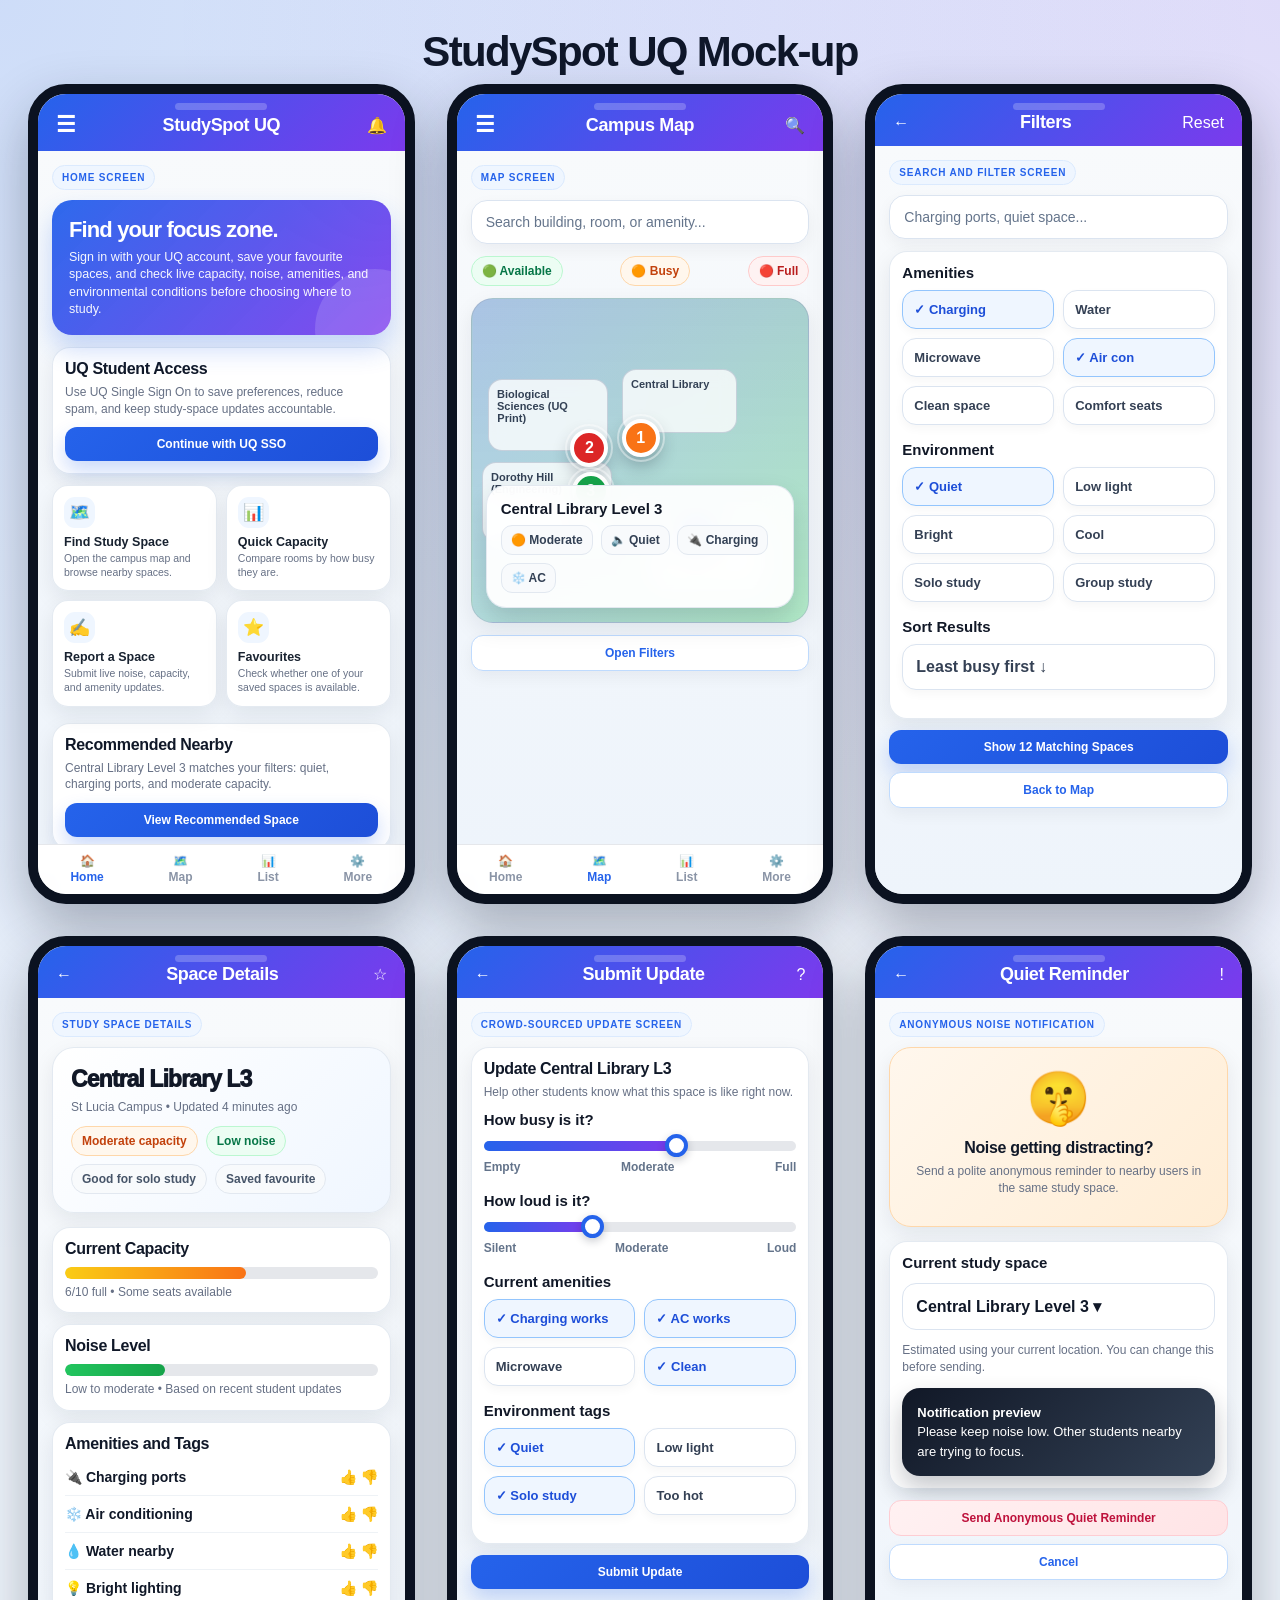
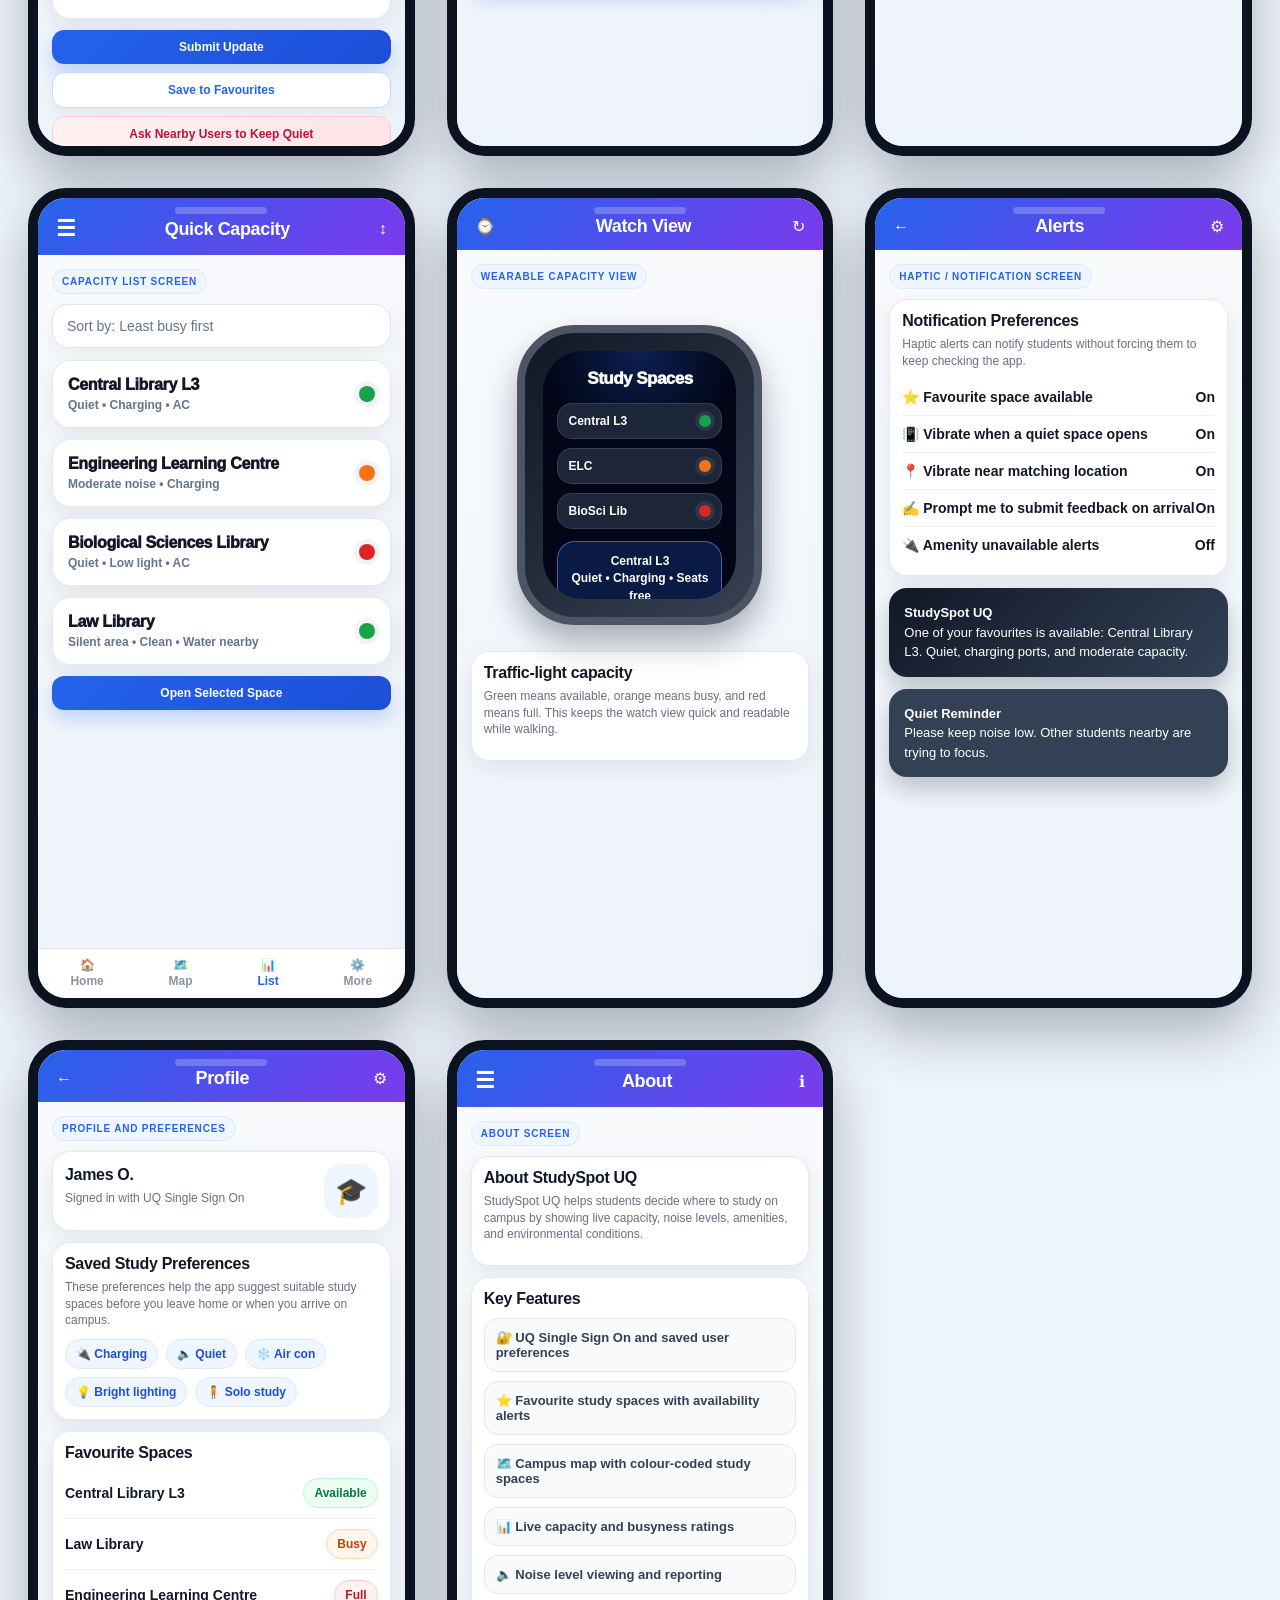
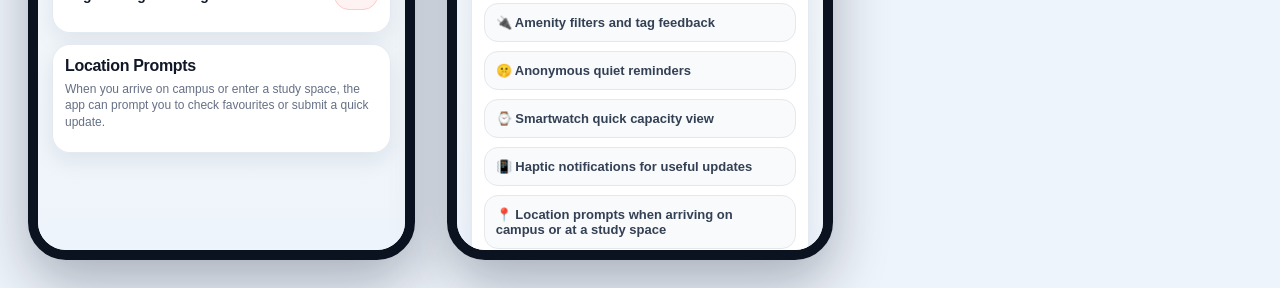
==== index.html @ 8cd077f5 "Create index.html" ====
<!DOCTYPE html>
<html lang="en">
<head>
  <meta charset="UTF-8" />
  <meta name="viewport" content="width=device-width, initial-scale=1.0" />
  <title>StudySpot UQ Mock-up</title>

  <style>
    /* ------------------------------------------------------------
       StudySpot UQ - Refined Static HTML/CSS Mock-up
       To use a real campus map image:
       1. Save your image in the same folder as this HTML file.
       2. Rename it to campus-map.png, or change the file name below.
    ------------------------------------------------------------ */

    :root {
      --primary: #2563eb;
      --primary-dark: #1d4ed8;
      --primary-soft: #eff6ff;
      --accent: #7c3aed;
      --success: #16a34a;
      --warning: #f97316;
      --danger: #dc2626;
      --ink: #101828;
      --muted: #667085;
      --line: #e5e7eb;
      --page: #eef4fb;
      --card: #ffffff;
      --soft: #f8fafc;
      --shadow: 0 14px 35px rgba(15, 23, 42, 0.12);
      --small-shadow: 0 8px 22px rgba(15, 23, 42, 0.08);
      --campus-map-image: url("campus-map.png");
    }

    * {
      box-sizing: border-box;
      margin: 0;
      padding: 0;
      font-family: Inter, Arial, Helvetica, sans-serif;
    }

    body {
      min-height: 100vh;
      background:
        radial-gradient(circle at top left, rgba(37, 99, 235, 0.16), transparent 34%),
        radial-gradient(circle at top right, rgba(124, 58, 237, 0.13), transparent 30%),
        var(--page);
      color: var(--ink);
      padding: 28px;
    }

    .page-title {
      text-align: center;
      margin-bottom: 8px;
      font-size: clamp(28px, 4vw, 42px);
      font-weight: 900;
      letter-spacing: -0.04em;
      color: #0f172a;
    }

    .page-subtitle {
      text-align: center;
      margin: 0 auto 32px;
      color: var(--muted);
      font-size: 15px;
      max-width: 720px;
      line-height: 1.5;
    }

    .prototype-grid {
      display: grid;
      grid-template-columns: repeat(auto-fit, minmax(330px, 1fr));
      gap: 32px;
      align-items: start;
    }

    /* ------------------------------------------------------------
       Phone Frame
    ------------------------------------------------------------ */

    .phone {
      width: 100%;
      max-width: 390px;
      height: 820px;
      background: #f8fafc;
      border: 10px solid #0b1220;
      border-radius: 38px;
      overflow: hidden;
      box-shadow: 0 24px 55px rgba(15, 23, 42, 0.30);
      margin: 0 auto;
      display: flex;
      flex-direction: column;
      position: relative;
    }

    .phone::before {
      content: "";
      position: absolute;
      top: 9px;
      left: 50%;
      transform: translateX(-50%);
      width: 92px;
      height: 7px;
      border-radius: 99px;
      background: rgba(255, 255, 255, 0.22);
      z-index: 5;
    }

    .phone-header {
      background: linear-gradient(135deg, var(--primary), var(--accent));
      color: #ffffff;
      padding: 18px 18px 13px;
      display: flex;
      justify-content: space-between;
      align-items: center;
      box-shadow: 0 8px 18px rgba(37, 99, 235, 0.22);
    }

    .phone-title {
      font-size: 18px;
      font-weight: 900;
      letter-spacing: -0.02em;
    }

    .menu-icon {
      font-size: 22px;
      font-weight: 800;
    }

    .phone-content {
      flex: 1;
      min-height: 0;
      padding: 14px;
      overflow: hidden;
      background: linear-gradient(180deg, #f8fafc, #eef4fb);
    }

    .bottom-nav {
      display: flex;
      justify-content: space-around;
      align-items: center;
      background: rgba(255, 255, 255, 0.96);
      border-top: 1px solid var(--line);
      padding: 8px 0 9px;
      backdrop-filter: blur(14px);
    }

    .nav-item {
      color: #8a94a6;
      font-size: 12px;
      text-align: center;
      font-weight: 700;
      line-height: 1.35;
    }

    .nav-item.active {
      color: var(--primary);
    }

    /* ------------------------------------------------------------
       Reusable Components
    ------------------------------------------------------------ */

    .card {
      background: rgba(255, 255, 255, 0.96);
      padding: 12px;
      border-radius: 18px;
      margin-bottom: 11px;
      box-shadow: var(--small-shadow);
      border: 1px solid rgba(226, 232, 240, 0.9);
    }

    .screen-label {
      display: inline-flex;
      align-items: center;
      gap: 6px;
      font-size: 10px;
      font-weight: 900;
      color: var(--primary);
      margin-bottom: 10px;
      text-transform: uppercase;
      letter-spacing: 0.08em;
      background: var(--primary-soft);
      border: 1px solid #dbeafe;
      border-radius: 99px;
      padding: 6px 9px;
    }

    .section-title {
      font-size: 16px;
      font-weight: 900;
      margin-bottom: 6px;
      color: var(--ink);
      letter-spacing: -0.02em;
    }

    .section-text {
      font-size: 12px;
      color: var(--muted);
      line-height: 1.38;
      margin-bottom: 10px;
    }

    .primary-button,
    .secondary-button,
    .danger-button {
      display: block;
      width: 100%;
      border: none;
      border-radius: 12px;
      padding: 10px 12px;
      text-align: center;
      font-size: 12px;
      font-weight: 900;
      margin-top: 8px;
      text-decoration: none;
      transition: transform 0.15s ease, box-shadow 0.15s ease;
    }

    .primary-button {
      background: linear-gradient(135deg, var(--primary), var(--primary-dark));
      color: #ffffff;
      box-shadow: 0 10px 20px rgba(37, 99, 235, 0.24);
    }

    .secondary-button {
      background: #ffffff;
      color: var(--primary);
      border: 1px solid #bfdbfe;
      box-shadow: 0 6px 16px rgba(15, 23, 42, 0.05);
    }

    .danger-button {
      background: linear-gradient(135deg, #fff1f2, #ffe4e6);
      color: #be123c;
      border: 1px solid #fecdd3;
    }

    .primary-button:hover,
    .secondary-button:hover,
    .danger-button:hover {
      transform: translateY(-1px);
    }

    .pill-row {
      display: flex;
      flex-wrap: wrap;
      gap: 8px;
      margin-top: 10px;
    }

    .pill {
      background: var(--primary-soft);
      color: #1d4ed8;
      padding: 7px 10px;
      border-radius: 999px;
      font-size: 12px;
      font-weight: 800;
      border: 1px solid #dbeafe;
    }

    .pill.green {
      background: #ecfdf3;
      color: #067647;
      border-color: #bbf7d0;
    }

    .pill.orange {
      background: #fff7ed;
      color: #c2410c;
      border-color: #fed7aa;
    }

    .pill.red {
      background: #fef2f2;
      color: #b91c1c;
      border-color: #fecaca;
    }

    .pill.grey {
      background: #f8fafc;
      color: #475569;
      border-color: #e2e8f0;
    }

    .search-bar {
      background: #ffffff;
      border: 1px solid #dbe4f0;
      border-radius: 16px;
      padding: 13px 14px;
      color: #64748b;
      font-size: 14px;
      margin-bottom: 12px;
      box-shadow: 0 6px 16px rgba(15, 23, 42, 0.05);
    }

    .row-between {
      display: flex;
      justify-content: space-between;
      align-items: center;
      gap: 10px;
    }

    .small-caption {
      color: var(--muted);
      font-size: 12px;
      margin-top: 4px;
      line-height: 1.4;
    }

    .divider {
      height: 1px;
      background: var(--line);
      margin: 14px 0;
    }

    /* ------------------------------------------------------------
       Home Screen
    ------------------------------------------------------------ */

    .hero-card {
      background:
        linear-gradient(135deg, rgba(37, 99, 235, 0.96), rgba(124, 58, 237, 0.92)),
        radial-gradient(circle at top right, rgba(255, 255, 255, 0.30), transparent 30%);
      color: white;
      padding: 17px;
      border-radius: 20px;
      margin-bottom: 12px;
      box-shadow: 0 14px 26px rgba(37, 99, 235, 0.24);
      position: relative;
      overflow: hidden;
    }

    .hero-card::after {
      content: "";
      position: absolute;
      width: 120px;
      height: 120px;
      border-radius: 50%;
      background: rgba(255, 255, 255, 0.14);
      right: -44px;
      bottom: -54px;
    }

    .hero-card h2 {
      font-size: 22px;
      margin-bottom: 6px;
      letter-spacing: -0.04em;
      position: relative;
      z-index: 1;
    }

    .hero-card p {
      font-size: 12.5px;
      line-height: 1.38;
      opacity: 0.95;
      position: relative;
      z-index: 1;
    }

    .quick-action-grid {
      display: grid;
      grid-template-columns: 1fr 1fr;
      gap: 9px;
    }

    .quick-action {
      background: rgba(255, 255, 255, 0.96);
      border-radius: 16px;
      padding: 11px;
      min-height: 82px;
      box-shadow: var(--small-shadow);
      border: 1px solid rgba(226, 232, 240, 0.9);
    }

    .quick-icon {
      width: 31px;
      height: 31px;
      border-radius: 11px;
      display: flex;
      align-items: center;
      justify-content: center;
      background: var(--primary-soft);
      font-size: 17px;
      margin-bottom: 7px;
    }

    .quick-title {
      font-weight: 900;
      font-size: 12.5px;
      margin-bottom: 3px;
      color: #182230;
    }

    .quick-text {
      font-size: 10.5px;
      color: var(--muted);
      line-height: 1.3;
    }

    /* ------------------------------------------------------------
       Map Screen
       Replace campus-map.png with your real campus image name.
    ------------------------------------------------------------ */

    .map-box {
      position: relative;
      height: 325px;
      background-image:
        linear-gradient(180deg, rgba(15, 23, 42, 0.12), rgba(15, 23, 42, 0.05)),
        var(--campus-map-image),
        linear-gradient(135deg, #bfdbfe, #bbf7d0);
      background-size: cover, cover, cover;
      background-position: center, center, center;
      border-radius: 22px;
      border: 1px solid rgba(148, 163, 184, 0.45);
      overflow: hidden;
      margin-bottom: 12px;
      box-shadow: var(--small-shadow);
    }

    .map-box::before {
      position: absolute;
      top: 14px;
      left: 14px;
      background: rgba(255, 255, 255, 0.88);
      color: #334155;
      border: 1px solid rgba(226, 232, 240, 0.9);
      padding: 7px 10px;
      border-radius: 99px;
      font-size: 11px;
      font-weight: 900;
      backdrop-filter: blur(8px);
      z-index: 1;
    }

    .building {
      position: absolute;
      background: rgba(255, 255, 255, 0.78);
      border: 1px solid rgba(148, 163, 184, 0.45);
      border-radius: 14px;
      color: #334155;
      font-size: 11px;
      padding: 8px;
      font-weight: 900;
      backdrop-filter: blur(8px);
    }

    .b1 { top: 70px; left: 150px; width: 115px; height: 64px; }
    .b2 { top: 80px; right: 200px; width: 120px; height: 72px; }
    .b3 { bottom: 80px; left: 10px; width: 130px; height: 80px; }
    .b4 { bottom: 32px; right: 42px; width: 118px; height: 60px; }

    .map-pin {
      position: absolute;
      width: 38px;
      height: 38px;
      border-radius: 50%;
      display: flex;
      align-items: center;
      justify-content: center;
      color: white;
      font-size: 16px;
      font-weight: 900;
      border: 4px solid white;
      box-shadow: 0 8px 18px rgba(15, 23, 42, 0.30);
      z-index: 2;
    }

    .map-pin::after {
      content: "";
      position: absolute;
      inset: -9px;
      border-radius: 999px;
      border: 2px solid rgba(255, 255, 255, 0.42);
    }

    .pin-green { background: var(--success); }
    .pin-orange { background: var(--warning); }
    .pin-red { background: var(--danger); }
    .pin-blue { background: var(--primary); }

    .pin-1 { top: 120px; left: 150px; }
    .pin-2 { top: 130px; right: 200px; }
    .pin-3 { bottom: 112px; left: 100px; }
    .pin-4 { bottom: 72px; right: 92px; }

    .map-preview-card {
      position: absolute;
      left: 14px;
      right: 14px;
      bottom: 14px;
      background: rgba(255, 255, 255, 0.94);
      border: 1px solid rgba(226, 232, 240, 0.95);
      border-radius: 20px;
      padding: 14px;
      box-shadow: 0 14px 28px rgba(15, 23, 42, 0.16);
      backdrop-filter: blur(14px);
      z-index: 3;
    }

    .map-preview-title {
      font-weight: 900;
      font-size: 15px;
      margin-bottom: 8px;
      color: #111827;
    }

    .mini-stat-row {
      display: flex;
      gap: 8px;
      flex-wrap: wrap;
    }

    .mini-stat {
      background: #f8fafc;
      color: #334155;
      padding: 7px 9px;
      border-radius: 11px;
      font-size: 12px;
      font-weight: 800;
      border: 1px solid #e2e8f0;
    }

    /* ------------------------------------------------------------
       Filter Screen
    ------------------------------------------------------------ */

    .filter-group {
      margin-bottom: 16px;
    }

    .filter-title {
      font-size: 15px;
      font-weight: 900;
      margin-bottom: 9px;
      color: #111827;
    }

    .checkbox-list {
      display: grid;
      grid-template-columns: 1fr 1fr;
      gap: 9px;
    }

    .checkbox-pill {
      padding: 11px;
      border: 1px solid #dbe4f0;
      border-radius: 14px;
      background: #ffffff;
      font-size: 13px;
      color: #344054;
      font-weight: 800;
      box-shadow: 0 4px 10px rgba(15, 23, 42, 0.035);
    }

    .checkbox-pill.selected {
      background: var(--primary-soft);
      color: var(--primary-dark);
      border-color: #93c5fd;
    }

    .sort-box {
      border: 1px solid #dbe4f0;
      padding: 13px;
      border-radius: 14px;
      background: #ffffff;
      font-weight: 900;
      color: #344054;
      box-shadow: 0 4px 10px rgba(15, 23, 42, 0.035);
    }

    /* ------------------------------------------------------------
       Details Screen
    ------------------------------------------------------------ */

    .details-header {
      background:
        linear-gradient(135deg, rgba(255, 255, 255, 0.96), rgba(239, 246, 255, 0.96));
      border-radius: 22px;
      padding: 18px;
      margin-bottom: 14px;
      border: 1px solid rgba(226, 232, 240, 0.9);
      box-shadow: var(--small-shadow);
    }

    .space-name {
      font-size: 23px;
      font-weight: 950;
      margin-bottom: 6px;
      color: #111827;
      letter-spacing: -0.04em;
    }

    .status-row {
      display: flex;
      gap: 8px;
      flex-wrap: wrap;
      margin-top: 10px;
    }

    .progress-track {
      width: 100%;
      height: 12px;
      background: #e5e7eb;
      border-radius: 999px;
      overflow: hidden;
      margin: 9px 0 5px;
    }

    .progress-fill {
      height: 100%;
      border-radius: 999px;
    }

    .progress-fill.capacity {
      width: 58%;
      background: linear-gradient(90deg, #facc15, var(--warning));
    }

    .progress-fill.noise {
      width: 32%;
      background: linear-gradient(90deg, #22c55e, var(--success));
    }

    .tag-row {
      display: flex;
      justify-content: space-between;
      align-items: center;
      padding: 10px 0;
      border-bottom: 1px solid #eef2f6;
      font-size: 14px;
      font-weight: 700;
    }

    .tag-row:last-child {
      border-bottom: none;
    }

    .tag-actions {
      display: flex;
      gap: 8px;
      color: #64748b;
    }

    /* ------------------------------------------------------------
       Submit Update Screen
    ------------------------------------------------------------ */

    .slider-box {
      margin-bottom: 18px;
    }

    .fake-slider {
      height: 10px;
      background: #e5e7eb;
      border-radius: 999px;
      position: relative;
      margin: 13px 0 9px;
    }

    .fake-slider-fill {
      height: 10px;
      border-radius: 999px;
      background: linear-gradient(90deg, var(--primary), var(--accent));
    }

    .slider-capacity { width: 62%; }
    .slider-noise { width: 35%; }

    .fake-knob {
      width: 23px;
      height: 23px;
      background: #ffffff;
      border: 4px solid var(--primary);
      border-radius: 50%;
      position: absolute;
      top: -7px;
      box-shadow: 0 3px 9px rgba(15, 23, 42, 0.22);
    }

    .knob-capacity { left: 58%; }
    .knob-noise { left: 31%; }

    .slider-label-row {
      display: flex;
      justify-content: space-between;
      color: #64748b;
      font-size: 12px;
      font-weight: 800;
    }

    /* ------------------------------------------------------------
       Quiet Notification Screen
    ------------------------------------------------------------ */

    .quiet-panel {
      background:
        linear-gradient(135deg, #fff7ed, #ffedd5);
      border: 1px solid #fed7aa;
      border-radius: 22px;
      padding: 20px;
      text-align: center;
      margin-bottom: 14px;
      box-shadow: var(--small-shadow);
    }

    .quiet-icon {
      font-size: 52px;
      margin-bottom: 10px;
    }

    .location-select {
      background: #ffffff;
      border: 1px solid #dbe4f0;
      border-radius: 14px;
      padding: 13px;
      font-weight: 900;
      margin: 12px 0;
      text-align: left;
    }

    .notification-preview {
      background: linear-gradient(135deg, #111827, #334155);
      color: white;
      border-radius: 18px;
      padding: 15px;
      margin-top: 12px;
      font-size: 13px;
      line-height: 1.5;
      text-align: left;
      box-shadow: 0 12px 24px rgba(15, 23, 42, 0.24);
    }

    /* ------------------------------------------------------------
       Quick Capacity List
    ------------------------------------------------------------ */

    .space-list-card {
      background: rgba(255, 255, 255, 0.96);
      border-radius: 18px;
      padding: 15px;
      margin-bottom: 11px;
      border: 1px solid rgba(226, 232, 240, 0.95);
      box-shadow: var(--small-shadow);
    }

    .capacity-dot {
      width: 16px;
      height: 16px;
      border-radius: 50%;
      flex-shrink: 0;
      box-shadow: 0 0 0 5px rgba(15, 23, 42, 0.05);
    }

    .dot-green { background: var(--success); }
    .dot-orange { background: var(--warning); }
    .dot-red { background: var(--danger); }

    .space-list-title {
      font-weight: 950;
      color: #111827;
      letter-spacing: -0.02em;
    }

    .space-list-meta {
      color: #64748b;
      font-size: 12px;
      margin-top: 4px;
      font-weight: 700;
    }

    /* ------------------------------------------------------------
       Smartwatch Mock-up
    ------------------------------------------------------------ */

    .watch-wrap {
      display: flex;
      justify-content: center;
      padding: 26px 0;
    }

    .watch {
      width: 245px;
      height: 300px;
      background: linear-gradient(135deg, #111827, #374151);
      border-radius: 58px;
      padding: 18px;
      box-shadow: 0 18px 32px rgba(15, 23, 42, 0.32);
      color: white;
      border: 8px solid #4b5563;
    }

    .watch-screen {
      height: 100%;
      border-radius: 40px;
      background:
        radial-gradient(circle at top, rgba(37, 99, 235, 0.28), transparent 36%),
        #020617;
      padding: 18px 14px;
      overflow: hidden;
    }

    .watch-title {
      text-align: center;
      font-weight: 950;
      font-size: 17px;
      margin-bottom: 14px;
      letter-spacing: -0.03em;
    }

    .watch-row {
      display: flex;
      align-items: center;
      justify-content: space-between;
      background: rgba(30, 41, 59, 0.94);
      border: 1px solid rgba(148, 163, 184, 0.22);
      border-radius: 15px;
      padding: 10px;
      margin-bottom: 9px;
      font-size: 12px;
      font-weight: 900;
    }

    .watch-status {
      width: 12px;
      height: 12px;
      border-radius: 50%;
      margin-left: 8px;
      box-shadow: 0 0 0 4px rgba(255, 255, 255, 0.08);
    }

    .watch-mini-detail {
      background: rgba(37, 99, 235, 0.22);
      border: 1px solid rgba(96, 165, 250, 0.55);
      border-radius: 18px;
      padding: 11px;
      margin-top: 12px;
      text-align: center;
      font-size: 12px;
      line-height: 1.45;
      font-weight: 700;
    }

    /* ------------------------------------------------------------
       About / Feature Summary
    ------------------------------------------------------------ */

    .feature-list {
      list-style: none;
      display: grid;
      gap: 9px;
      margin-top: 10px;
    }

    .feature-list li {
      background: #f8fafc;
      border: 1px solid #e5e7eb;
      border-radius: 14px;
      padding: 11px;
      font-size: 13px;
      color: #344054;
      font-weight: 800;
    }

    @media (max-width: 420px) {
      body {
        padding: 12px;
      }

      .phone {
        max-width: 100%;
      }
    }
  </style>
</head>

<body>
  <h1 class="page-title">StudySpot UQ Mock-up</h1>

  <main class="prototype-grid">
    <!-- ------------------------------------------------------------
         Screen 1: Home Screen
    ------------------------------------------------------------- -->
    <section class="phone">
      <header class="phone-header">
        <span class="menu-icon">☰</span>
        <span class="phone-title">StudySpot UQ</span>
        <span>🔔</span>
      </header>

      <div class="phone-content">
        <p class="screen-label">Home Screen</p>

        <div class="hero-card">
          <h2>Find your focus zone.</h2>
          <p>Sign in with your UQ account, save your favourite spaces, and check live capacity, noise, amenities, and environmental conditions before choosing where to study.</p>
        </div>

        <div class="card">
          <p class="section-title">UQ Student Access</p>
          <p class="section-text">Use UQ Single Sign On to save preferences, reduce spam, and keep study-space updates accountable.</p>
          <a class="primary-button" href="#">Continue with UQ SSO</a>
        </div>

        <div class="quick-action-grid">
          <div class="quick-action">
            <div class="quick-icon">🗺️</div>
            <p class="quick-title">Find Study Space</p>
            <p class="quick-text">Open the campus map and browse nearby spaces.</p>
          </div>

          <div class="quick-action">
            <div class="quick-icon">📊</div>
            <p class="quick-title">Quick Capacity</p>
            <p class="quick-text">Compare rooms by how busy they are.</p>
          </div>

          <div class="quick-action">
            <div class="quick-icon">✍️</div>
            <p class="quick-title">Report a Space</p>
            <p class="quick-text">Submit live noise, capacity, and amenity updates.</p>
          </div>

          <div class="quick-action">
            <div class="quick-icon">⭐</div>
            <p class="quick-title">Favourites</p>
            <p class="quick-text">Check whether one of your saved spaces is available.</p>
          </div>
        </div>

        <div class="card" style="margin-top: 16px;">
          <p class="section-title">Recommended Nearby</p>
          <p class="section-text">Central Library Level 3 matches your filters: quiet, charging ports, and moderate capacity.</p>
          <a class="primary-button" href="#">View Recommended Space</a>
        </div>
      </div>

      <nav class="bottom-nav">
        <span class="nav-item active">🏠<br />Home</span>
        <span class="nav-item">🗺️<br />Map</span>
        <span class="nav-item">📊<br />List</span>
        <span class="nav-item">⚙️<br />More</span>
      </nav>
    </section>

    <!-- ------------------------------------------------------------
         Screen 2: Main Map Screen
    ------------------------------------------------------------- -->
    <section class="phone">
      <header class="phone-header">
        <span class="menu-icon">☰</span>
        <span class="phone-title">Campus Map</span>
        <span>🔍</span>
      </header>

      <div class="phone-content">
        <p class="screen-label">Map Screen</p>

        <div class="search-bar">Search building, room, or amenity...</div>

        <div class="row-between" style="margin-bottom: 12px;">
          <span class="pill green">🟢 Available</span>
          <span class="pill orange">🟠 Busy</span>
          <span class="pill red">🔴 Full</span>
        </div>

        <div class="map-box">
          <div class="building b1">Central Library</div>
          <div class="building b2">Biological Sciences (UQ Print)</div>
          <div class="building b3">Dorothy Hill (Engineering)</div>
          <div class="building b4">Law Library</div>

          <div class="map-pin pin-orange pin-1">1</div>
          <div class="map-pin pin-red pin-2">2</div>
          <div class="map-pin pin-green pin-3">3</div>
          <div class="map-pin pin-blue pin-4">4</div>

          <div class="map-preview-card">
            <p class="map-preview-title">Central Library Level 3</p>
            <div class="mini-stat-row">
              <span class="mini-stat">🟠 Moderate</span>
              <span class="mini-stat">🔈 Quiet</span>
              <span class="mini-stat">🔌 Charging</span>
              <span class="mini-stat">❄️ AC</span>
            </div>
          </div>
        </div>

        <a class="secondary-button" href="#">Open Filters</a>
      </div>

      <nav class="bottom-nav">
        <span class="nav-item">🏠<br />Home</span>
        <span class="nav-item active">🗺️<br />Map</span>
        <span class="nav-item">📊<br />List</span>
        <span class="nav-item">⚙️<br />More</span>
      </nav>
    </section>

    <!-- ------------------------------------------------------------
         Screen 3: Search and Filter Panel
    ------------------------------------------------------------- -->
    <section class="phone">
      <header class="phone-header">
        <span>←</span>
        <span class="phone-title">Filters</span>
        <span>Reset</span>
      </header>

      <div class="phone-content">
        <p class="screen-label">Search and Filter Screen</p>

        <div class="search-bar">Charging ports, quiet space...</div>

        <div class="card">
          <div class="filter-group">
            <p class="filter-title">Amenities</p>
            <div class="checkbox-list">
              <span class="checkbox-pill selected">✓ Charging</span>
              <span class="checkbox-pill">Water</span>
              <span class="checkbox-pill">Microwave</span>
              <span class="checkbox-pill selected">✓ Air con</span>
              <span class="checkbox-pill">Clean space</span>
              <span class="checkbox-pill">Comfort seats</span>
            </div>
          </div>

          <div class="filter-group">
            <p class="filter-title">Environment</p>
            <div class="checkbox-list">
              <span class="checkbox-pill selected">✓ Quiet</span>
              <span class="checkbox-pill">Low light</span>
              <span class="checkbox-pill">Bright</span>
              <span class="checkbox-pill">Cool</span>
              <span class="checkbox-pill">Solo study</span>
              <span class="checkbox-pill">Group study</span>
            </div>
          </div>

          <div class="filter-group">
            <p class="filter-title">Sort Results</p>
            <div class="sort-box">Least busy first ↓</div>
          </div>
        </div>

        <a class="primary-button" href="#">Show 12 Matching Spaces</a>
        <a class="secondary-button" href="#">Back to Map</a>
      </div>
    </section>

    <!-- ------------------------------------------------------------
         Screen 4: Study Space Details
    ------------------------------------------------------------- -->
    <section class="phone">
      <header class="phone-header">
        <span>←</span>
        <span class="phone-title">Space Details</span>
        <span>☆</span>
      </header>

      <div class="phone-content">
        <p class="screen-label">Study Space Details</p>

        <div class="details-header">
          <p class="space-name">Central Library L3</p>
          <p class="section-text">St Lucia Campus • Updated 4 minutes ago</p>
          <div class="status-row">
            <span class="pill orange">Moderate capacity</span>
            <span class="pill green">Low noise</span>
            <span class="pill grey">Good for solo study</span>
            <span class="pill grey">Saved favourite</span>
          </div>
        </div>

        <div class="card">
          <p class="section-title">Current Capacity</p>
          <div class="progress-track">
            <div class="progress-fill capacity"></div>
          </div>
          <p class="small-caption">6/10 full • Some seats available</p>
        </div>

        <div class="card">
          <p class="section-title">Noise Level</p>
          <div class="progress-track">
            <div class="progress-fill noise"></div>
          </div>
          <p class="small-caption">Low to moderate • Based on recent student updates</p>
        </div>

        <div class="card">
          <p class="section-title">Amenities and Tags</p>
          <div class="tag-row">
            <span>🔌 Charging ports</span>
            <span class="tag-actions">👍 👎</span>
          </div>
          <div class="tag-row">
            <span>❄️ Air conditioning</span>
            <span class="tag-actions">👍 👎</span>
          </div>
          <div class="tag-row">
            <span>💧 Water nearby</span>
            <span class="tag-actions">👍 👎</span>
          </div>
          <div class="tag-row">
            <span>💡 Bright lighting</span>
            <span class="tag-actions">👍 👎</span>
          </div>
        </div>

        <a class="primary-button" href="#">Submit Update</a>
        <a class="secondary-button" href="#">Save to Favourites</a>
        <a class="danger-button" href="#">Ask Nearby Users to Keep Quiet</a>
      </div>
    </section>

    <!-- ------------------------------------------------------------
         Screen 5: Submit Live Update
    ------------------------------------------------------------- -->
    <section class="phone">
      <header class="phone-header">
        <span>←</span>
        <span class="phone-title">Submit Update</span>
        <span>?</span>
      </header>

      <div class="phone-content">
        <p class="screen-label">Crowd-sourced Update Screen</p>

        <div class="card">
          <p class="section-title">Update Central Library L3</p>
          <p class="section-text">Help other students know what this space is like right now.</p>

          <div class="slider-box">
            <p class="filter-title">How busy is it?</p>
            <div class="fake-slider">
              <div class="fake-slider-fill slider-capacity"></div>
              <div class="fake-knob knob-capacity"></div>
            </div>
            <div class="slider-label-row">
              <span>Empty</span>
              <span>Moderate</span>
              <span>Full</span>
            </div>
          </div>

          <div class="slider-box">
            <p class="filter-title">How loud is it?</p>
            <div class="fake-slider">
              <div class="fake-slider-fill slider-noise"></div>
              <div class="fake-knob knob-noise"></div>
            </div>
            <div class="slider-label-row">
              <span>Silent</span>
              <span>Moderate</span>
              <span>Loud</span>
            </div>
          </div>

          <div class="filter-group">
            <p class="filter-title">Current amenities</p>
            <div class="checkbox-list">
              <span class="checkbox-pill selected">✓ Charging works</span>
              <span class="checkbox-pill selected">✓ AC works</span>
              <span class="checkbox-pill">Microwave</span>
              <span class="checkbox-pill selected">✓ Clean</span>
            </div>
          </div>

          <div class="filter-group">
            <p class="filter-title">Environment tags</p>
            <div class="checkbox-list">
              <span class="checkbox-pill selected">✓ Quiet</span>
              <span class="checkbox-pill">Low light</span>
              <span class="checkbox-pill selected">✓ Solo study</span>
              <span class="checkbox-pill">Too hot</span>
            </div>
          </div>
        </div>

        <a class="primary-button" href="#">Submit Update</a>
      </div>
    </section>

    <!-- ------------------------------------------------------------
         Screen 6: Anonymous Quiet Notification
    ------------------------------------------------------------- -->
    <section class="phone">
      <header class="phone-header">
        <span>←</span>
        <span class="phone-title">Quiet Reminder</span>
        <span>!</span>
      </header>

      <div class="phone-content">
        <p class="screen-label">Anonymous Noise Notification</p>

        <div class="quiet-panel">
          <div class="quiet-icon">🤫</div>
          <p class="section-title">Noise getting distracting?</p>
          <p class="section-text">Send a polite anonymous reminder to nearby users in the same study space.</p>
        </div>

        <div class="card">
          <p class="filter-title">Current study space</p>
          <div class="location-select">Central Library Level 3 ▾</div>
          <p class="small-caption">Estimated using your current location. You can change this before sending.</p>

          <div class="notification-preview">
            <strong>Notification preview</strong><br />
            Please keep noise low. Other students nearby are trying to focus.
          </div>
        </div>

        <a class="danger-button" href="#">Send Anonymous Quiet Reminder</a>
        <a class="secondary-button" href="#">Cancel</a>
      </div>
    </section>

    <!-- ------------------------------------------------------------
         Screen 7: Quick Capacity List
    ------------------------------------------------------------- -->
    <section class="phone">
      <header class="phone-header">
        <span class="menu-icon">☰</span>
        <span class="phone-title">Quick Capacity</span>
        <span>↕</span>
      </header>

      <div class="phone-content">
        <p class="screen-label">Capacity List Screen</p>

        <div class="search-bar">Sort by: Least busy first</div>

        <div class="space-list-card">
          <div class="row-between">
            <div>
              <p class="space-list-title">Central Library L3</p>
              <p class="space-list-meta">Quiet • Charging • AC</p>
            </div>
            <span class="capacity-dot dot-green"></span>
          </div>
        </div>

        <div class="space-list-card">
          <div class="row-between">
            <div>
              <p class="space-list-title">Engineering Learning Centre</p>
              <p class="space-list-meta">Moderate noise • Charging</p>
            </div>
            <span class="capacity-dot dot-orange"></span>
          </div>
        </div>

        <div class="space-list-card">
          <div class="row-between">
            <div>
              <p class="space-list-title">Biological Sciences Library</p>
              <p class="space-list-meta">Quiet • Low light • AC</p>
            </div>
            <span class="capacity-dot dot-red"></span>
          </div>
        </div>

        <div class="space-list-card">
          <div class="row-between">
            <div>
              <p class="space-list-title">Law Library</p>
              <p class="space-list-meta">Silent area • Clean • Water nearby</p>
            </div>
            <span class="capacity-dot dot-green"></span>
          </div>
        </div>

        <a class="primary-button" href="#">Open Selected Space</a>
      </div>

      <nav class="bottom-nav">
        <span class="nav-item">🏠<br />Home</span>
        <span class="nav-item">🗺️<br />Map</span>
        <span class="nav-item active">📊<br />List</span>
        <span class="nav-item">⚙️<br />More</span>
      </nav>
    </section>

    <!-- ------------------------------------------------------------
         Screen 8: Smartwatch / Wearable View
    ------------------------------------------------------------- -->
    <section class="phone">
      <header class="phone-header">
        <span>⌚</span>
        <span class="phone-title">Watch View</span>
        <span>↻</span>
      </header>

      <div class="phone-content">
        <p class="screen-label">Wearable Capacity View</p>

        <div class="watch-wrap">
          <div class="watch">
            <div class="watch-screen">
              <p class="watch-title">Study Spaces</p>

              <div class="watch-row">
                <span>Central L3</span>
                <span class="watch-status dot-green"></span>
              </div>

              <div class="watch-row">
                <span>ELC</span>
                <span class="watch-status dot-orange"></span>
              </div>

              <div class="watch-row">
                <span>BioSci Lib</span>
                <span class="watch-status dot-red"></span>
              </div>

              <div class="watch-mini-detail">
                Central L3<br />
                Quiet • Charging • Seats free
              </div>
            </div>
          </div>
        </div>

        <div class="card">
          <p class="section-title">Traffic-light capacity</p>
          <p class="section-text">Green means available, orange means busy, and red means full. This keeps the watch view quick and readable while walking.</p>
        </div>
      </div>
    </section>

    <!-- ------------------------------------------------------------
         Screen 9: Notifications and Haptic Alerts
    ------------------------------------------------------------- -->
    <section class="phone">
      <header class="phone-header">
        <span>←</span>
        <span class="phone-title">Alerts</span>
        <span>⚙</span>
      </header>

      <div class="phone-content">
        <p class="screen-label">Haptic / Notification Screen</p>

        <div class="card">
          <p class="section-title">Notification Preferences</p>
          <p class="section-text">Haptic alerts can notify students without forcing them to keep checking the app.</p>

          <div class="tag-row">
            <span>⭐ Favourite space available</span>
            <span>On</span>
          </div>
          <div class="tag-row">
            <span>📳 Vibrate when a quiet space opens</span>
            <span>On</span>
          </div>
          <div class="tag-row">
            <span>📍 Vibrate near matching location</span>
            <span>On</span>
          </div>
          <div class="tag-row">
            <span>✍️ Prompt me to submit feedback on arrival</span>
            <span>On</span>
          </div>
          <div class="tag-row">
            <span>🔌 Amenity unavailable alerts</span>
            <span>Off</span>
          </div>
        </div>

        <div class="notification-preview">
          <strong>StudySpot UQ</strong><br />
          One of your favourites is available: Central Library L3. Quiet, charging ports, and moderate capacity.
        </div>

        <div class="notification-preview" style="background:#334155;">
          <strong>Quiet Reminder</strong><br />
          Please keep noise low. Other students nearby are trying to focus.
        </div>
      </div>
    </section>

    <!-- ------------------------------------------------------------
         Screen 10: Profile and Preferences
    ------------------------------------------------------------- -->
    <section class="phone">
      <header class="phone-header">
        <span>←</span>
        <span class="phone-title">Profile</span>
        <span>⚙</span>
      </header>

      <div class="phone-content">
        <p class="screen-label">Profile and Preferences</p>

        <div class="card">
          <div class="row-between">
            <div>
              <p class="section-title">James O.</p>
              <p class="section-text">Signed in with UQ Single Sign On</p>
            </div>
            <div style="width:54px;height:54px;border-radius:18px;background:#eff6ff;display:flex;align-items:center;justify-content:center;font-size:26px;">🎓</div>
          </div>
        </div>

        <div class="card">
          <p class="section-title">Saved Study Preferences</p>
          <p class="section-text">These preferences help the app suggest suitable study spaces before you leave home or when you arrive on campus.</p>
          <div class="pill-row">
            <span class="pill">🔌 Charging</span>
            <span class="pill">🔈 Quiet</span>
            <span class="pill">❄️ Air con</span>
            <span class="pill">💡 Bright lighting</span>
            <span class="pill">🧍 Solo study</span>
          </div>
        </div>

        <div class="card">
          <p class="section-title">Favourite Spaces</p>
          <div class="tag-row">
            <span>Central Library L3</span>
            <span class="pill green">Available</span>
          </div>
          <div class="tag-row">
            <span>Law Library</span>
            <span class="pill orange">Busy</span>
          </div>
          <div class="tag-row">
            <span>Engineering Learning Centre</span>
            <span class="pill red">Full</span>
          </div>
        </div>

        <div class="card">
          <p class="section-title">Location Prompts</p>
          <p class="section-text">When you arrive on campus or enter a study space, the app can prompt you to check favourites or submit a quick update.</p>
        </div>
      </div>
    </section>

    <!-- ------------------------------------------------------------
         Screen 11: About / Feature Summary
    ------------------------------------------------------------- -->
    <section class="phone">
      <header class="phone-header">
        <span class="menu-icon">☰</span>
        <span class="phone-title">About</span>
        <span>ℹ</span>
      </header>

      <div class="phone-content">
        <p class="screen-label">About Screen</p>

        <div class="card">
          <p class="section-title">About StudySpot UQ</p>
          <p class="section-text">StudySpot UQ helps students decide where to study on campus by showing live capacity, noise levels, amenities, and environmental conditions.</p>
        </div>

        <div class="card">
          <p class="section-title">Key Features</p>
          <ul class="feature-list">
            <li>🔐 UQ Single Sign On and saved user preferences</li>
            <li>⭐ Favourite study spaces with availability alerts</li>
            <li>🗺️ Campus map with colour-coded study spaces</li>
            <li>📊 Live capacity and busyness ratings</li>
            <li>🔈 Noise level viewing and reporting</li>
            <li>🔌 Amenity filters and tag feedback</li>
            <li>🤫 Anonymous quiet reminders</li>
            <li>⌚ Smartwatch quick capacity view</li>
            <li>📳 Haptic notifications for useful updates</li>
            <li>📍 Location prompts when arriving on campus or at a study space</li>
          </ul>
        </div>

        <div class="card">
          <p class="section-title">Interaction Style</p>
          <p class="section-text">The mock-up uses a touch-first mobile layout with haptic-style notification examples, matching a multimodal interaction approach.</p>
        </div>
      </div>
    </section>
  </main>
</body>
</html>
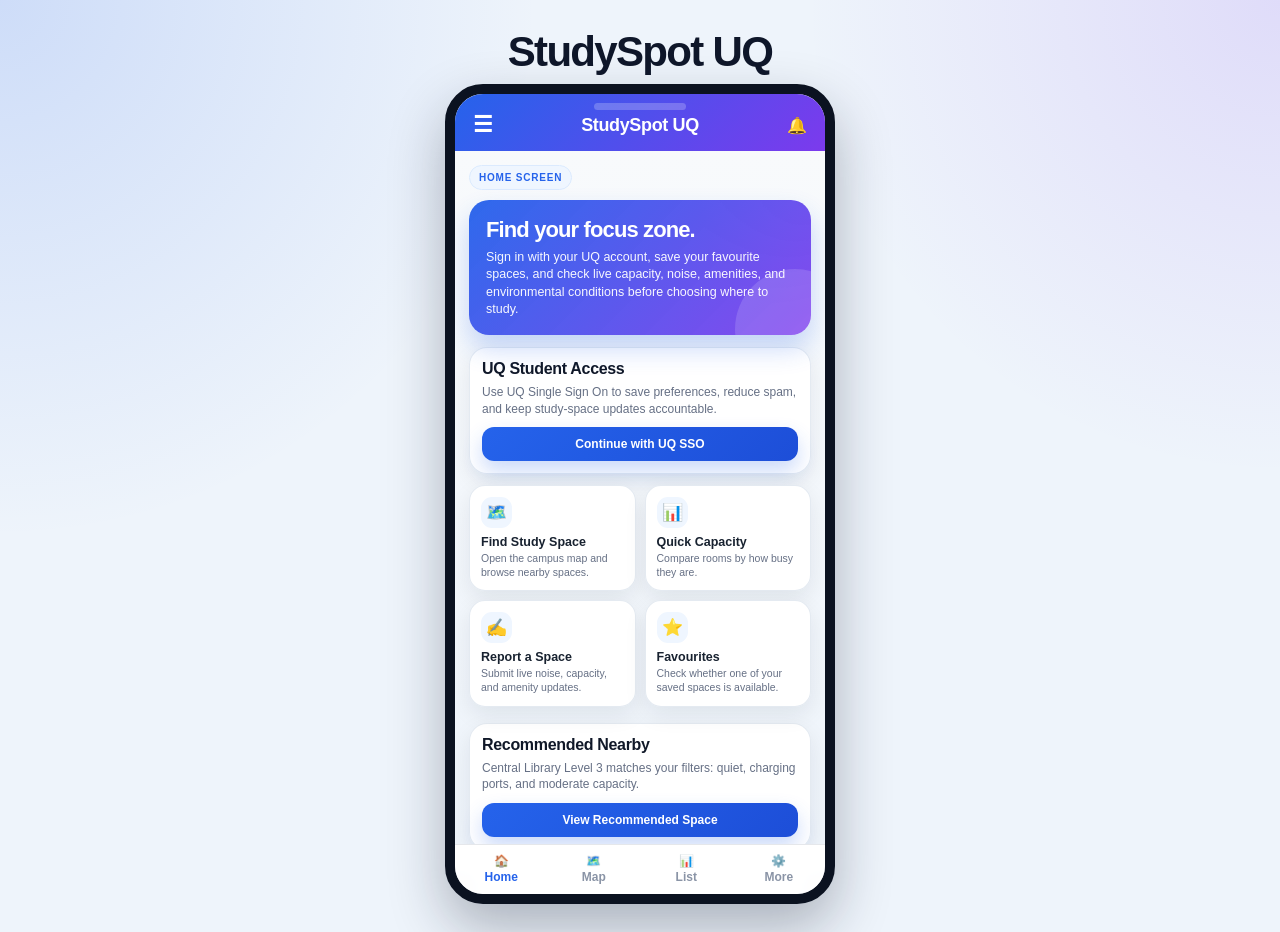
==== commit 6439a1bd: "Add files via upload" ====
--- a/index.html
+++ b/index.html
@@ -1,1486 +1,77 @@
-<!DOCTYPE html>
-<html lang="en">
-<head>
-  <meta charset="UTF-8" />
-  <meta name="viewport" content="width=device-width, initial-scale=1.0" />
-  <title>StudySpot UQ Mock-up</title>
-
-  <style>
-    /* ------------------------------------------------------------
-       StudySpot UQ - Refined Static HTML/CSS Mock-up
-       To use a real campus map image:
-       1. Save your image in the same folder as this HTML file.
-       2. Rename it to campus-map.png, or change the file name below.
-    ------------------------------------------------------------ */
-
-    :root {
-      --primary: #2563eb;
-      --primary-dark: #1d4ed8;
-      --primary-soft: #eff6ff;
-      --accent: #7c3aed;
-      --success: #16a34a;
-      --warning: #f97316;
-      --danger: #dc2626;
-      --ink: #101828;
-      --muted: #667085;
-      --line: #e5e7eb;
-      --page: #eef4fb;
-      --card: #ffffff;
-      --soft: #f8fafc;
-      --shadow: 0 14px 35px rgba(15, 23, 42, 0.12);
-      --small-shadow: 0 8px 22px rgba(15, 23, 42, 0.08);
-      --campus-map-image: url("campus-map.png");
-    }
-
-    * {
-      box-sizing: border-box;
-      margin: 0;
-      padding: 0;
-      font-family: Inter, Arial, Helvetica, sans-serif;
-    }
-
-    body {
-      min-height: 100vh;
-      background:
-        radial-gradient(circle at top left, rgba(37, 99, 235, 0.16), transparent 34%),
-        radial-gradient(circle at top right, rgba(124, 58, 237, 0.13), transparent 30%),
-        var(--page);
-      color: var(--ink);
-      padding: 28px;
-    }
-
-    .page-title {
-      text-align: center;
-      margin-bottom: 8px;
-      font-size: clamp(28px, 4vw, 42px);
-      font-weight: 900;
-      letter-spacing: -0.04em;
-      color: #0f172a;
-    }
-
-    .page-subtitle {
-      text-align: center;
-      margin: 0 auto 32px;
-      color: var(--muted);
-      font-size: 15px;
-      max-width: 720px;
-      line-height: 1.5;
-    }
-
-    .prototype-grid {
-      display: grid;
-      grid-template-columns: repeat(auto-fit, minmax(330px, 1fr));
-      gap: 32px;
-      align-items: start;
-    }
-
-    /* ------------------------------------------------------------
-       Phone Frame
-    ------------------------------------------------------------ */
-
-    .phone {
-      width: 100%;
-      max-width: 390px;
-      height: 820px;
-      background: #f8fafc;
-      border: 10px solid #0b1220;
-      border-radius: 38px;
-      overflow: hidden;
-      box-shadow: 0 24px 55px rgba(15, 23, 42, 0.30);
-      margin: 0 auto;
-      display: flex;
-      flex-direction: column;
-      position: relative;
-    }
-
-    .phone::before {
-      content: "";
-      position: absolute;
-      top: 9px;
-      left: 50%;
-      transform: translateX(-50%);
-      width: 92px;
-      height: 7px;
-      border-radius: 99px;
-      background: rgba(255, 255, 255, 0.22);
-      z-index: 5;
-    }
-
-    .phone-header {
-      background: linear-gradient(135deg, var(--primary), var(--accent));
-      color: #ffffff;
-      padding: 18px 18px 13px;
-      display: flex;
-      justify-content: space-between;
-      align-items: center;
-      box-shadow: 0 8px 18px rgba(37, 99, 235, 0.22);
-    }
-
-    .phone-title {
-      font-size: 18px;
-      font-weight: 900;
-      letter-spacing: -0.02em;
-    }
-
-    .menu-icon {
-      font-size: 22px;
-      font-weight: 800;
-    }
-
-    .phone-content {
-      flex: 1;
-      min-height: 0;
-      padding: 14px;
-      overflow: hidden;
-      background: linear-gradient(180deg, #f8fafc, #eef4fb);
-    }
-
-    .bottom-nav {
-      display: flex;
-      justify-content: space-around;
-      align-items: center;
-      background: rgba(255, 255, 255, 0.96);
-      border-top: 1px solid var(--line);
-      padding: 8px 0 9px;
-      backdrop-filter: blur(14px);
-    }
-
-    .nav-item {
-      color: #8a94a6;
-      font-size: 12px;
-      text-align: center;
-      font-weight: 700;
-      line-height: 1.35;
-    }
-
-    .nav-item.active {
-      color: var(--primary);
-    }
-
-    /* ------------------------------------------------------------
-       Reusable Components
-    ------------------------------------------------------------ */
-
-    .card {
-      background: rgba(255, 255, 255, 0.96);
-      padding: 12px;
-      border-radius: 18px;
-      margin-bottom: 11px;
-      box-shadow: var(--small-shadow);
-      border: 1px solid rgba(226, 232, 240, 0.9);
-    }
-
-    .screen-label {
-      display: inline-flex;
-      align-items: center;
-      gap: 6px;
-      font-size: 10px;
-      font-weight: 900;
-      color: var(--primary);
-      margin-bottom: 10px;
-      text-transform: uppercase;
-      letter-spacing: 0.08em;
-      background: var(--primary-soft);
-      border: 1px solid #dbeafe;
-      border-radius: 99px;
-      padding: 6px 9px;
-    }
-
-    .section-title {
-      font-size: 16px;
-      font-weight: 900;
-      margin-bottom: 6px;
-      color: var(--ink);
-      letter-spacing: -0.02em;
-    }
-
-    .section-text {
-      font-size: 12px;
-      color: var(--muted);
-      line-height: 1.38;
-      margin-bottom: 10px;
-    }
-
-    .primary-button,
-    .secondary-button,
-    .danger-button {
-      display: block;
-      width: 100%;
-      border: none;
-      border-radius: 12px;
-      padding: 10px 12px;
-      text-align: center;
-      font-size: 12px;
-      font-weight: 900;
-      margin-top: 8px;
-      text-decoration: none;
-      transition: transform 0.15s ease, box-shadow 0.15s ease;
-    }
-
-    .primary-button {
-      background: linear-gradient(135deg, var(--primary), var(--primary-dark));
-      color: #ffffff;
-      box-shadow: 0 10px 20px rgba(37, 99, 235, 0.24);
-    }
-
-    .secondary-button {
-      background: #ffffff;
-      color: var(--primary);
-      border: 1px solid #bfdbfe;
-      box-shadow: 0 6px 16px rgba(15, 23, 42, 0.05);
-    }
-
-    .danger-button {
-      background: linear-gradient(135deg, #fff1f2, #ffe4e6);
-      color: #be123c;
-      border: 1px solid #fecdd3;
-    }
-
-    .primary-button:hover,
-    .secondary-button:hover,
-    .danger-button:hover {
-      transform: translateY(-1px);
-    }
-
-    .pill-row {
-      display: flex;
-      flex-wrap: wrap;
-      gap: 8px;
-      margin-top: 10px;
-    }
-
-    .pill {
-      background: var(--primary-soft);
-      color: #1d4ed8;
-      padding: 7px 10px;
-      border-radius: 999px;
-      font-size: 12px;
-      font-weight: 800;
-      border: 1px solid #dbeafe;
-    }
-
-    .pill.green {
-      background: #ecfdf3;
-      color: #067647;
-      border-color: #bbf7d0;
-    }
-
-    .pill.orange {
-      background: #fff7ed;
-      color: #c2410c;
-      border-color: #fed7aa;
-    }
-
-    .pill.red {
-      background: #fef2f2;
-      color: #b91c1c;
-      border-color: #fecaca;
-    }
-
-    .pill.grey {
-      background: #f8fafc;
-      color: #475569;
-      border-color: #e2e8f0;
-    }
-
-    .search-bar {
-      background: #ffffff;
-      border: 1px solid #dbe4f0;
-      border-radius: 16px;
-      padding: 13px 14px;
-      color: #64748b;
-      font-size: 14px;
-      margin-bottom: 12px;
-      box-shadow: 0 6px 16px rgba(15, 23, 42, 0.05);
-    }
-
-    .row-between {
-      display: flex;
-      justify-content: space-between;
-      align-items: center;
-      gap: 10px;
-    }
-
-    .small-caption {
-      color: var(--muted);
-      font-size: 12px;
-      margin-top: 4px;
-      line-height: 1.4;
-    }
-
-    .divider {
-      height: 1px;
-      background: var(--line);
-      margin: 14px 0;
-    }
-
-    /* ------------------------------------------------------------
-       Home Screen
-    ------------------------------------------------------------ */
-
-    .hero-card {
-      background:
-        linear-gradient(135deg, rgba(37, 99, 235, 0.96), rgba(124, 58, 237, 0.92)),
-        radial-gradient(circle at top right, rgba(255, 255, 255, 0.30), transparent 30%);
-      color: white;
-      padding: 17px;
-      border-radius: 20px;
-      margin-bottom: 12px;
-      box-shadow: 0 14px 26px rgba(37, 99, 235, 0.24);
-      position: relative;
-      overflow: hidden;
-    }
-
-    .hero-card::after {
-      content: "";
-      position: absolute;
-      width: 120px;
-      height: 120px;
-      border-radius: 50%;
-      background: rgba(255, 255, 255, 0.14);
-      right: -44px;
-      bottom: -54px;
-    }
-
-    .hero-card h2 {
-      font-size: 22px;
-      margin-bottom: 6px;
-      letter-spacing: -0.04em;
-      position: relative;
-      z-index: 1;
-    }
-
-    .hero-card p {
-      font-size: 12.5px;
-      line-height: 1.38;
-      opacity: 0.95;
-      position: relative;
-      z-index: 1;
-    }
-
-    .quick-action-grid {
-      display: grid;
-      grid-template-columns: 1fr 1fr;
-      gap: 9px;
-    }
-
-    .quick-action {
-      background: rgba(255, 255, 255, 0.96);
-      border-radius: 16px;
-      padding: 11px;
-      min-height: 82px;
-      box-shadow: var(--small-shadow);
-      border: 1px solid rgba(226, 232, 240, 0.9);
-    }
-
-    .quick-icon {
-      width: 31px;
-      height: 31px;
-      border-radius: 11px;
-      display: flex;
-      align-items: center;
-      justify-content: center;
-      background: var(--primary-soft);
-      font-size: 17px;
-      margin-bottom: 7px;
-    }
-
-    .quick-title {
-      font-weight: 900;
-      font-size: 12.5px;
-      margin-bottom: 3px;
-      color: #182230;
-    }
-
-    .quick-text {
-      font-size: 10.5px;
-      color: var(--muted);
-      line-height: 1.3;
-    }
-
-    /* ------------------------------------------------------------
-       Map Screen
-       Replace campus-map.png with your real campus image name.
-    ------------------------------------------------------------ */
-
-    .map-box {
-      position: relative;
-      height: 325px;
-      background-image:
-        linear-gradient(180deg, rgba(15, 23, 42, 0.12), rgba(15, 23, 42, 0.05)),
-        var(--campus-map-image),
-        linear-gradient(135deg, #bfdbfe, #bbf7d0);
-      background-size: cover, cover, cover;
-      background-position: center, center, center;
-      border-radius: 22px;
-      border: 1px solid rgba(148, 163, 184, 0.45);
-      overflow: hidden;
-      margin-bottom: 12px;
-      box-shadow: var(--small-shadow);
-    }
-
-    .map-box::before {
-      position: absolute;
-      top: 14px;
-      left: 14px;
-      background: rgba(255, 255, 255, 0.88);
-      color: #334155;
-      border: 1px solid rgba(226, 232, 240, 0.9);
-      padding: 7px 10px;
-      border-radius: 99px;
-      font-size: 11px;
-      font-weight: 900;
-      backdrop-filter: blur(8px);
-      z-index: 1;
-    }
-
-    .building {
-      position: absolute;
-      background: rgba(255, 255, 255, 0.78);
-      border: 1px solid rgba(148, 163, 184, 0.45);
-      border-radius: 14px;
-      color: #334155;
-      font-size: 11px;
-      padding: 8px;
-      font-weight: 900;
-      backdrop-filter: blur(8px);
-    }
-
-    .b1 { top: 70px; left: 150px; width: 115px; height: 64px; }
-    .b2 { top: 80px; right: 200px; width: 120px; height: 72px; }
-    .b3 { bottom: 80px; left: 10px; width: 130px; height: 80px; }
-    .b4 { bottom: 32px; right: 42px; width: 118px; height: 60px; }
-
-    .map-pin {
-      position: absolute;
-      width: 38px;
-      height: 38px;
-      border-radius: 50%;
-      display: flex;
-      align-items: center;
-      justify-content: center;
-      color: white;
-      font-size: 16px;
-      font-weight: 900;
-      border: 4px solid white;
-      box-shadow: 0 8px 18px rgba(15, 23, 42, 0.30);
-      z-index: 2;
-    }
-
-    .map-pin::after {
-      content: "";
-      position: absolute;
-      inset: -9px;
-      border-radius: 999px;
-      border: 2px solid rgba(255, 255, 255, 0.42);
-    }
-
-    .pin-green { background: var(--success); }
-    .pin-orange { background: var(--warning); }
-    .pin-red { background: var(--danger); }
-    .pin-blue { background: var(--primary); }
-
-    .pin-1 { top: 120px; left: 150px; }
-    .pin-2 { top: 130px; right: 200px; }
-    .pin-3 { bottom: 112px; left: 100px; }
-    .pin-4 { bottom: 72px; right: 92px; }
-
-    .map-preview-card {
-      position: absolute;
-      left: 14px;
-      right: 14px;
-      bottom: 14px;
-      background: rgba(255, 255, 255, 0.94);
-      border: 1px solid rgba(226, 232, 240, 0.95);
-      border-radius: 20px;
-      padding: 14px;
-      box-shadow: 0 14px 28px rgba(15, 23, 42, 0.16);
-      backdrop-filter: blur(14px);
-      z-index: 3;
-    }
-
-    .map-preview-title {
-      font-weight: 900;
-      font-size: 15px;
-      margin-bottom: 8px;
-      color: #111827;
-    }
-
-    .mini-stat-row {
-      display: flex;
-      gap: 8px;
-      flex-wrap: wrap;
-    }
-
-    .mini-stat {
-      background: #f8fafc;
-      color: #334155;
-      padding: 7px 9px;
-      border-radius: 11px;
-      font-size: 12px;
-      font-weight: 800;
-      border: 1px solid #e2e8f0;
-    }
-
-    /* ------------------------------------------------------------
-       Filter Screen
-    ------------------------------------------------------------ */
-
-    .filter-group {
-      margin-bottom: 16px;
-    }
-
-    .filter-title {
-      font-size: 15px;
-      font-weight: 900;
-      margin-bottom: 9px;
-      color: #111827;
-    }
-
-    .checkbox-list {
-      display: grid;
-      grid-template-columns: 1fr 1fr;
-      gap: 9px;
-    }
-
-    .checkbox-pill {
-      padding: 11px;
-      border: 1px solid #dbe4f0;
-      border-radius: 14px;
-      background: #ffffff;
-      font-size: 13px;
-      color: #344054;
-      font-weight: 800;
-      box-shadow: 0 4px 10px rgba(15, 23, 42, 0.035);
-    }
-
-    .checkbox-pill.selected {
-      background: var(--primary-soft);
-      color: var(--primary-dark);
-      border-color: #93c5fd;
-    }
-
-    .sort-box {
-      border: 1px solid #dbe4f0;
-      padding: 13px;
-      border-radius: 14px;
-      background: #ffffff;
-      font-weight: 900;
-      color: #344054;
-      box-shadow: 0 4px 10px rgba(15, 23, 42, 0.035);
-    }
-
-    /* ------------------------------------------------------------
-       Details Screen
-    ------------------------------------------------------------ */
-
-    .details-header {
-      background:
-        linear-gradient(135deg, rgba(255, 255, 255, 0.96), rgba(239, 246, 255, 0.96));
-      border-radius: 22px;
-      padding: 18px;
-      margin-bottom: 14px;
-      border: 1px solid rgba(226, 232, 240, 0.9);
-      box-shadow: var(--small-shadow);
-    }
-
-    .space-name {
-      font-size: 23px;
-      font-weight: 950;
-      margin-bottom: 6px;
-      color: #111827;
-      letter-spacing: -0.04em;
-    }
-
-    .status-row {
-      display: flex;
-      gap: 8px;
-      flex-wrap: wrap;
-      margin-top: 10px;
-    }
-
-    .progress-track {
-      width: 100%;
-      height: 12px;
-      background: #e5e7eb;
-      border-radius: 999px;
-      overflow: hidden;
-      margin: 9px 0 5px;
-    }
-
-    .progress-fill {
-      height: 100%;
-      border-radius: 999px;
-    }
-
-    .progress-fill.capacity {
-      width: 58%;
-      background: linear-gradient(90deg, #facc15, var(--warning));
-    }
-
-    .progress-fill.noise {
-      width: 32%;
-      background: linear-gradient(90deg, #22c55e, var(--success));
-    }
-
-    .tag-row {
-      display: flex;
-      justify-content: space-between;
-      align-items: center;
-      padding: 10px 0;
-      border-bottom: 1px solid #eef2f6;
-      font-size: 14px;
-      font-weight: 700;
-    }
-
-    .tag-row:last-child {
-      border-bottom: none;
-    }
-
-    .tag-actions {
-      display: flex;
-      gap: 8px;
-      color: #64748b;
-    }
-
-    /* ------------------------------------------------------------
-       Submit Update Screen
-    ------------------------------------------------------------ */
-
-    .slider-box {
-      margin-bottom: 18px;
-    }
-
-    .fake-slider {
-      height: 10px;
-      background: #e5e7eb;
-      border-radius: 999px;
-      position: relative;
-      margin: 13px 0 9px;
-    }
-
-    .fake-slider-fill {
-      height: 10px;
-      border-radius: 999px;
-      background: linear-gradient(90deg, var(--primary), var(--accent));
-    }
-
-    .slider-capacity { width: 62%; }
-    .slider-noise { width: 35%; }
-
-    .fake-knob {
-      width: 23px;
-      height: 23px;
-      background: #ffffff;
-      border: 4px solid var(--primary);
-      border-radius: 50%;
-      position: absolute;
-      top: -7px;
-      box-shadow: 0 3px 9px rgba(15, 23, 42, 0.22);
-    }
-
-    .knob-capacity { left: 58%; }
-    .knob-noise { left: 31%; }
-
-    .slider-label-row {
-      display: flex;
-      justify-content: space-between;
-      color: #64748b;
-      font-size: 12px;
-      font-weight: 800;
-    }
-
-    /* ------------------------------------------------------------
-       Quiet Notification Screen
-    ------------------------------------------------------------ */
-
-    .quiet-panel {
-      background:
-        linear-gradient(135deg, #fff7ed, #ffedd5);
-      border: 1px solid #fed7aa;
-      border-radius: 22px;
-      padding: 20px;
-      text-align: center;
-      margin-bottom: 14px;
-      box-shadow: var(--small-shadow);
-    }
-
-    .quiet-icon {
-      font-size: 52px;
-      margin-bottom: 10px;
-    }
-
-    .location-select {
-      background: #ffffff;
-      border: 1px solid #dbe4f0;
-      border-radius: 14px;
-      padding: 13px;
-      font-weight: 900;
-      margin: 12px 0;
-      text-align: left;
-    }
-
-    .notification-preview {
-      background: linear-gradient(135deg, #111827, #334155);
-      color: white;
-      border-radius: 18px;
-      padding: 15px;
-      margin-top: 12px;
-      font-size: 13px;
-      line-height: 1.5;
-      text-align: left;
-      box-shadow: 0 12px 24px rgba(15, 23, 42, 0.24);
-    }
-
-    /* ------------------------------------------------------------
-       Quick Capacity List
-    ------------------------------------------------------------ */
-
-    .space-list-card {
-      background: rgba(255, 255, 255, 0.96);
-      border-radius: 18px;
-      padding: 15px;
-      margin-bottom: 11px;
-      border: 1px solid rgba(226, 232, 240, 0.95);
-      box-shadow: var(--small-shadow);
-    }
-
-    .capacity-dot {
-      width: 16px;
-      height: 16px;
-      border-radius: 50%;
-      flex-shrink: 0;
-      box-shadow: 0 0 0 5px rgba(15, 23, 42, 0.05);
-    }
-
-    .dot-green { background: var(--success); }
-    .dot-orange { background: var(--warning); }
-    .dot-red { background: var(--danger); }
-
-    .space-list-title {
-      font-weight: 950;
-      color: #111827;
-      letter-spacing: -0.02em;
-    }
-
-    .space-list-meta {
-      color: #64748b;
-      font-size: 12px;
-      margin-top: 4px;
-      font-weight: 700;
-    }
-
-    /* ------------------------------------------------------------
-       Smartwatch Mock-up
-    ------------------------------------------------------------ */
-
-    .watch-wrap {
-      display: flex;
-      justify-content: center;
-      padding: 26px 0;
-    }
-
-    .watch {
-      width: 245px;
-      height: 300px;
-      background: linear-gradient(135deg, #111827, #374151);
-      border-radius: 58px;
-      padding: 18px;
-      box-shadow: 0 18px 32px rgba(15, 23, 42, 0.32);
-      color: white;
-      border: 8px solid #4b5563;
-    }
-
-    .watch-screen {
-      height: 100%;
-      border-radius: 40px;
-      background:
-        radial-gradient(circle at top, rgba(37, 99, 235, 0.28), transparent 36%),
-        #020617;
-      padding: 18px 14px;
-      overflow: hidden;
-    }
-
-    .watch-title {
-      text-align: center;
-      font-weight: 950;
-      font-size: 17px;
-      margin-bottom: 14px;
-      letter-spacing: -0.03em;
-    }
-
-    .watch-row {
-      display: flex;
-      align-items: center;
-      justify-content: space-between;
-      background: rgba(30, 41, 59, 0.94);
-      border: 1px solid rgba(148, 163, 184, 0.22);
-      border-radius: 15px;
-      padding: 10px;
-      margin-bottom: 9px;
-      font-size: 12px;
-      font-weight: 900;
-    }
-
-    .watch-status {
-      width: 12px;
-      height: 12px;
-      border-radius: 50%;
-      margin-left: 8px;
-      box-shadow: 0 0 0 4px rgba(255, 255, 255, 0.08);
-    }
-
-    .watch-mini-detail {
-      background: rgba(37, 99, 235, 0.22);
-      border: 1px solid rgba(96, 165, 250, 0.55);
-      border-radius: 18px;
-      padding: 11px;
-      margin-top: 12px;
-      text-align: center;
-      font-size: 12px;
-      line-height: 1.45;
-      font-weight: 700;
-    }
-
-    /* ------------------------------------------------------------
-       About / Feature Summary
-    ------------------------------------------------------------ */
-
-    .feature-list {
-      list-style: none;
-      display: grid;
-      gap: 9px;
-      margin-top: 10px;
-    }
-
-    .feature-list li {
-      background: #f8fafc;
-      border: 1px solid #e5e7eb;
-      border-radius: 14px;
-      padding: 11px;
-      font-size: 13px;
-      color: #344054;
-      font-weight: 800;
-    }
-
-    @media (max-width: 420px) {
-      body {
-        padding: 12px;
-      }
-
-      .phone {
-        max-width: 100%;
-      }
-    }
-  </style>
-</head>
-
-<body>
-  <h1 class="page-title">StudySpot UQ Mock-up</h1>
-
-  <main class="prototype-grid">
-    <!-- ------------------------------------------------------------
-         Screen 1: Home Screen
-    ------------------------------------------------------------- -->
-    <section class="phone">
-      <header class="phone-header">
-        <span class="menu-icon">☰</span>
-        <span class="phone-title">StudySpot UQ</span>
-        <span>🔔</span>
-      </header>
-
-      <div class="phone-content">
-        <p class="screen-label">Home Screen</p>
-
-        <div class="hero-card">
-          <h2>Find your focus zone.</h2>
-          <p>Sign in with your UQ account, save your favourite spaces, and check live capacity, noise, amenities, and environmental conditions before choosing where to study.</p>
-        </div>
-
-        <div class="card">
-          <p class="section-title">UQ Student Access</p>
-          <p class="section-text">Use UQ Single Sign On to save preferences, reduce spam, and keep study-space updates accountable.</p>
-          <a class="primary-button" href="#">Continue with UQ SSO</a>
-        </div>
-
-        <div class="quick-action-grid">
-          <div class="quick-action">
-            <div class="quick-icon">🗺️</div>
-            <p class="quick-title">Find Study Space</p>
-            <p class="quick-text">Open the campus map and browse nearby spaces.</p>
-          </div>
-
-          <div class="quick-action">
-            <div class="quick-icon">📊</div>
-            <p class="quick-title">Quick Capacity</p>
-            <p class="quick-text">Compare rooms by how busy they are.</p>
-          </div>
-
-          <div class="quick-action">
-            <div class="quick-icon">✍️</div>
-            <p class="quick-title">Report a Space</p>
-            <p class="quick-text">Submit live noise, capacity, and amenity updates.</p>
-          </div>
-
-          <div class="quick-action">
-            <div class="quick-icon">⭐</div>
-            <p class="quick-title">Favourites</p>
-            <p class="quick-text">Check whether one of your saved spaces is available.</p>
-          </div>
-        </div>
-
-        <div class="card" style="margin-top: 16px;">
-          <p class="section-title">Recommended Nearby</p>
-          <p class="section-text">Central Library Level 3 matches your filters: quiet, charging ports, and moderate capacity.</p>
-          <a class="primary-button" href="#">View Recommended Space</a>
-        </div>
-      </div>
-
-      <nav class="bottom-nav">
-        <span class="nav-item active">🏠<br />Home</span>
-        <span class="nav-item">🗺️<br />Map</span>
-        <span class="nav-item">📊<br />List</span>
-        <span class="nav-item">⚙️<br />More</span>
-      </nav>
-    </section>
-
-    <!-- ------------------------------------------------------------
-         Screen 2: Main Map Screen
-    ------------------------------------------------------------- -->
-    <section class="phone">
-      <header class="phone-header">
-        <span class="menu-icon">☰</span>
-        <span class="phone-title">Campus Map</span>
-        <span>🔍</span>
-      </header>
-
-      <div class="phone-content">
-        <p class="screen-label">Map Screen</p>
-
-        <div class="search-bar">Search building, room, or amenity...</div>
-
-        <div class="row-between" style="margin-bottom: 12px;">
-          <span class="pill green">🟢 Available</span>
-          <span class="pill orange">🟠 Busy</span>
-          <span class="pill red">🔴 Full</span>
-        </div>
-
-        <div class="map-box">
-          <div class="building b1">Central Library</div>
-          <div class="building b2">Biological Sciences (UQ Print)</div>
-          <div class="building b3">Dorothy Hill (Engineering)</div>
-          <div class="building b4">Law Library</div>
-
-          <div class="map-pin pin-orange pin-1">1</div>
-          <div class="map-pin pin-red pin-2">2</div>
-          <div class="map-pin pin-green pin-3">3</div>
-          <div class="map-pin pin-blue pin-4">4</div>
-
-          <div class="map-preview-card">
-            <p class="map-preview-title">Central Library Level 3</p>
-            <div class="mini-stat-row">
-              <span class="mini-stat">🟠 Moderate</span>
-              <span class="mini-stat">🔈 Quiet</span>
-              <span class="mini-stat">🔌 Charging</span>
-              <span class="mini-stat">❄️ AC</span>
-            </div>
-          </div>
-        </div>
-
-        <a class="secondary-button" href="#">Open Filters</a>
-      </div>
-
-      <nav class="bottom-nav">
-        <span class="nav-item">🏠<br />Home</span>
-        <span class="nav-item active">🗺️<br />Map</span>
-        <span class="nav-item">📊<br />List</span>
-        <span class="nav-item">⚙️<br />More</span>
-      </nav>
-    </section>
-
-    <!-- ------------------------------------------------------------
-         Screen 3: Search and Filter Panel
-    ------------------------------------------------------------- -->
-    <section class="phone">
-      <header class="phone-header">
-        <span>←</span>
-        <span class="phone-title">Filters</span>
-        <span>Reset</span>
-      </header>
-
-      <div class="phone-content">
-        <p class="screen-label">Search and Filter Screen</p>
-
-        <div class="search-bar">Charging ports, quiet space...</div>
-
-        <div class="card">
-          <div class="filter-group">
-            <p class="filter-title">Amenities</p>
-            <div class="checkbox-list">
-              <span class="checkbox-pill selected">✓ Charging</span>
-              <span class="checkbox-pill">Water</span>
-              <span class="checkbox-pill">Microwave</span>
-              <span class="checkbox-pill selected">✓ Air con</span>
-              <span class="checkbox-pill">Clean space</span>
-              <span class="checkbox-pill">Comfort seats</span>
-            </div>
-          </div>
-
-          <div class="filter-group">
-            <p class="filter-title">Environment</p>
-            <div class="checkbox-list">
-              <span class="checkbox-pill selected">✓ Quiet</span>
-              <span class="checkbox-pill">Low light</span>
-              <span class="checkbox-pill">Bright</span>
-              <span class="checkbox-pill">Cool</span>
-              <span class="checkbox-pill">Solo study</span>
-              <span class="checkbox-pill">Group study</span>
-            </div>
-          </div>
-
-          <div class="filter-group">
-            <p class="filter-title">Sort Results</p>
-            <div class="sort-box">Least busy first ↓</div>
-          </div>
-        </div>
-
-        <a class="primary-button" href="#">Show 12 Matching Spaces</a>
-        <a class="secondary-button" href="#">Back to Map</a>
-      </div>
-    </section>
-
-    <!-- ------------------------------------------------------------
-         Screen 4: Study Space Details
-    ------------------------------------------------------------- -->
-    <section class="phone">
-      <header class="phone-header">
-        <span>←</span>
-        <span class="phone-title">Space Details</span>
-        <span>☆</span>
-      </header>
-
-      <div class="phone-content">
-        <p class="screen-label">Study Space Details</p>
-
-        <div class="details-header">
-          <p class="space-name">Central Library L3</p>
-          <p class="section-text">St Lucia Campus • Updated 4 minutes ago</p>
-          <div class="status-row">
-            <span class="pill orange">Moderate capacity</span>
-            <span class="pill green">Low noise</span>
-            <span class="pill grey">Good for solo study</span>
-            <span class="pill grey">Saved favourite</span>
-          </div>
-        </div>
-
-        <div class="card">
-          <p class="section-title">Current Capacity</p>
-          <div class="progress-track">
-            <div class="progress-fill capacity"></div>
-          </div>
-          <p class="small-caption">6/10 full • Some seats available</p>
-        </div>
-
-        <div class="card">
-          <p class="section-title">Noise Level</p>
-          <div class="progress-track">
-            <div class="progress-fill noise"></div>
-          </div>
-          <p class="small-caption">Low to moderate • Based on recent student updates</p>
-        </div>
-
-        <div class="card">
-          <p class="section-title">Amenities and Tags</p>
-          <div class="tag-row">
-            <span>🔌 Charging ports</span>
-            <span class="tag-actions">👍 👎</span>
-          </div>
-          <div class="tag-row">
-            <span>❄️ Air conditioning</span>
-            <span class="tag-actions">👍 👎</span>
-          </div>
-          <div class="tag-row">
-            <span>💧 Water nearby</span>
-            <span class="tag-actions">👍 👎</span>
-          </div>
-          <div class="tag-row">
-            <span>💡 Bright lighting</span>
-            <span class="tag-actions">👍 👎</span>
-          </div>
-        </div>
-
-        <a class="primary-button" href="#">Submit Update</a>
-        <a class="secondary-button" href="#">Save to Favourites</a>
-        <a class="danger-button" href="#">Ask Nearby Users to Keep Quiet</a>
-      </div>
-    </section>
-
-    <!-- ------------------------------------------------------------
-         Screen 5: Submit Live Update
-    ------------------------------------------------------------- -->
-    <section class="phone">
-      <header class="phone-header">
-        <span>←</span>
-        <span class="phone-title">Submit Update</span>
-        <span>?</span>
-      </header>
-
-      <div class="phone-content">
-        <p class="screen-label">Crowd-sourced Update Screen</p>
-
-        <div class="card">
-          <p class="section-title">Update Central Library L3</p>
-          <p class="section-text">Help other students know what this space is like right now.</p>
-
-          <div class="slider-box">
-            <p class="filter-title">How busy is it?</p>
-            <div class="fake-slider">
-              <div class="fake-slider-fill slider-capacity"></div>
-              <div class="fake-knob knob-capacity"></div>
-            </div>
-            <div class="slider-label-row">
-              <span>Empty</span>
-              <span>Moderate</span>
-              <span>Full</span>
-            </div>
-          </div>
-
-          <div class="slider-box">
-            <p class="filter-title">How loud is it?</p>
-            <div class="fake-slider">
-              <div class="fake-slider-fill slider-noise"></div>
-              <div class="fake-knob knob-noise"></div>
-            </div>
-            <div class="slider-label-row">
-              <span>Silent</span>
-              <span>Moderate</span>
-              <span>Loud</span>
-            </div>
-          </div>
-
-          <div class="filter-group">
-            <p class="filter-title">Current amenities</p>
-            <div class="checkbox-list">
-              <span class="checkbox-pill selected">✓ Charging works</span>
-              <span class="checkbox-pill selected">✓ AC works</span>
-              <span class="checkbox-pill">Microwave</span>
-              <span class="checkbox-pill selected">✓ Clean</span>
-            </div>
-          </div>
-
-          <div class="filter-group">
-            <p class="filter-title">Environment tags</p>
-            <div class="checkbox-list">
-              <span class="checkbox-pill selected">✓ Quiet</span>
-              <span class="checkbox-pill">Low light</span>
-              <span class="checkbox-pill selected">✓ Solo study</span>
-              <span class="checkbox-pill">Too hot</span>
-            </div>
-          </div>
-        </div>
-
-        <a class="primary-button" href="#">Submit Update</a>
-      </div>
-    </section>
-
-    <!-- ------------------------------------------------------------
-         Screen 6: Anonymous Quiet Notification
-    ------------------------------------------------------------- -->
-    <section class="phone">
-      <header class="phone-header">
-        <span>←</span>
-        <span class="phone-title">Quiet Reminder</span>
-        <span>!</span>
-      </header>
-
-      <div class="phone-content">
-        <p class="screen-label">Anonymous Noise Notification</p>
-
-        <div class="quiet-panel">
-          <div class="quiet-icon">🤫</div>
-          <p class="section-title">Noise getting distracting?</p>
-          <p class="section-text">Send a polite anonymous reminder to nearby users in the same study space.</p>
-        </div>
-
-        <div class="card">
-          <p class="filter-title">Current study space</p>
-          <div class="location-select">Central Library Level 3 ▾</div>
-          <p class="small-caption">Estimated using your current location. You can change this before sending.</p>
-
-          <div class="notification-preview">
-            <strong>Notification preview</strong><br />
-            Please keep noise low. Other students nearby are trying to focus.
-          </div>
-        </div>
-
-        <a class="danger-button" href="#">Send Anonymous Quiet Reminder</a>
-        <a class="secondary-button" href="#">Cancel</a>
-      </div>
-    </section>
-
-    <!-- ------------------------------------------------------------
-         Screen 7: Quick Capacity List
-    ------------------------------------------------------------- -->
-    <section class="phone">
-      <header class="phone-header">
-        <span class="menu-icon">☰</span>
-        <span class="phone-title">Quick Capacity</span>
-        <span>↕</span>
-      </header>
-
-      <div class="phone-content">
-        <p class="screen-label">Capacity List Screen</p>
-
-        <div class="search-bar">Sort by: Least busy first</div>
-
-        <div class="space-list-card">
-          <div class="row-between">
-            <div>
-              <p class="space-list-title">Central Library L3</p>
-              <p class="space-list-meta">Quiet • Charging • AC</p>
-            </div>
-            <span class="capacity-dot dot-green"></span>
-          </div>
-        </div>
-
-        <div class="space-list-card">
-          <div class="row-between">
-            <div>
-              <p class="space-list-title">Engineering Learning Centre</p>
-              <p class="space-list-meta">Moderate noise • Charging</p>
-            </div>
-            <span class="capacity-dot dot-orange"></span>
-          </div>
-        </div>
-
-        <div class="space-list-card">
-          <div class="row-between">
-            <div>
-              <p class="space-list-title">Biological Sciences Library</p>
-              <p class="space-list-meta">Quiet • Low light • AC</p>
-            </div>
-            <span class="capacity-dot dot-red"></span>
-          </div>
-        </div>
-
-        <div class="space-list-card">
-          <div class="row-between">
-            <div>
-              <p class="space-list-title">Law Library</p>
-              <p class="space-list-meta">Silent area • Clean • Water nearby</p>
-            </div>
-            <span class="capacity-dot dot-green"></span>
-          </div>
-        </div>
-
-        <a class="primary-button" href="#">Open Selected Space</a>
-      </div>
-
-      <nav class="bottom-nav">
-        <span class="nav-item">🏠<br />Home</span>
-        <span class="nav-item">🗺️<br />Map</span>
-        <span class="nav-item active">📊<br />List</span>
-        <span class="nav-item">⚙️<br />More</span>
-      </nav>
-    </section>
-
-    <!-- ------------------------------------------------------------
-         Screen 8: Smartwatch / Wearable View
-    ------------------------------------------------------------- -->
-    <section class="phone">
-      <header class="phone-header">
-        <span>⌚</span>
-        <span class="phone-title">Watch View</span>
-        <span>↻</span>
-      </header>
-
-      <div class="phone-content">
-        <p class="screen-label">Wearable Capacity View</p>
-
-        <div class="watch-wrap">
-          <div class="watch">
-            <div class="watch-screen">
-              <p class="watch-title">Study Spaces</p>
-
-              <div class="watch-row">
-                <span>Central L3</span>
-                <span class="watch-status dot-green"></span>
-              </div>
-
-              <div class="watch-row">
-                <span>ELC</span>
-                <span class="watch-status dot-orange"></span>
-              </div>
-
-              <div class="watch-row">
-                <span>BioSci Lib</span>
-                <span class="watch-status dot-red"></span>
-              </div>
-
-              <div class="watch-mini-detail">
-                Central L3<br />
-                Quiet • Charging • Seats free
-              </div>
-            </div>
-          </div>
-        </div>
-
-        <div class="card">
-          <p class="section-title">Traffic-light capacity</p>
-          <p class="section-text">Green means available, orange means busy, and red means full. This keeps the watch view quick and readable while walking.</p>
-        </div>
-      </div>
-    </section>
-
-    <!-- ------------------------------------------------------------
-         Screen 9: Notifications and Haptic Alerts
-    ------------------------------------------------------------- -->
-    <section class="phone">
-      <header class="phone-header">
-        <span>←</span>
-        <span class="phone-title">Alerts</span>
-        <span>⚙</span>
-      </header>
-
-      <div class="phone-content">
-        <p class="screen-label">Haptic / Notification Screen</p>
-
-        <div class="card">
-          <p class="section-title">Notification Preferences</p>
-          <p class="section-text">Haptic alerts can notify students without forcing them to keep checking the app.</p>
-
-          <div class="tag-row">
-            <span>⭐ Favourite space available</span>
-            <span>On</span>
-          </div>
-          <div class="tag-row">
-            <span>📳 Vibrate when a quiet space opens</span>
-            <span>On</span>
-          </div>
-          <div class="tag-row">
-            <span>📍 Vibrate near matching location</span>
-            <span>On</span>
-          </div>
-          <div class="tag-row">
-            <span>✍️ Prompt me to submit feedback on arrival</span>
-            <span>On</span>
-          </div>
-          <div class="tag-row">
-            <span>🔌 Amenity unavailable alerts</span>
-            <span>Off</span>
-          </div>
-        </div>
-
-        <div class="notification-preview">
-          <strong>StudySpot UQ</strong><br />
-          One of your favourites is available: Central Library L3. Quiet, charging ports, and moderate capacity.
-        </div>
-
-        <div class="notification-preview" style="background:#334155;">
-          <strong>Quiet Reminder</strong><br />
-          Please keep noise low. Other students nearby are trying to focus.
-        </div>
-      </div>
-    </section>
-
-    <!-- ------------------------------------------------------------
-         Screen 10: Profile and Preferences
-    ------------------------------------------------------------- -->
-    <section class="phone">
-      <header class="phone-header">
-        <span>←</span>
-        <span class="phone-title">Profile</span>
-        <span>⚙</span>
-      </header>
-
-      <div class="phone-content">
-        <p class="screen-label">Profile and Preferences</p>
-
-        <div class="card">
-          <div class="row-between">
-            <div>
-              <p class="section-title">James O.</p>
-              <p class="section-text">Signed in with UQ Single Sign On</p>
-            </div>
-            <div style="width:54px;height:54px;border-radius:18px;background:#eff6ff;display:flex;align-items:center;justify-content:center;font-size:26px;">🎓</div>
-          </div>
-        </div>
-
-        <div class="card">
-          <p class="section-title">Saved Study Preferences</p>
-          <p class="section-text">These preferences help the app suggest suitable study spaces before you leave home or when you arrive on campus.</p>
-          <div class="pill-row">
-            <span class="pill">🔌 Charging</span>
-            <span class="pill">🔈 Quiet</span>
-            <span class="pill">❄️ Air con</span>
-            <span class="pill">💡 Bright lighting</span>
-            <span class="pill">🧍 Solo study</span>
-          </div>
-        </div>
-
-        <div class="card">
-          <p class="section-title">Favourite Spaces</p>
-          <div class="tag-row">
-            <span>Central Library L3</span>
-            <span class="pill green">Available</span>
-          </div>
-          <div class="tag-row">
-            <span>Law Library</span>
-            <span class="pill orange">Busy</span>
-          </div>
-          <div class="tag-row">
-            <span>Engineering Learning Centre</span>
-            <span class="pill red">Full</span>
-          </div>
-        </div>
-
-        <div class="card">
-          <p class="section-title">Location Prompts</p>
-          <p class="section-text">When you arrive on campus or enter a study space, the app can prompt you to check favourites or submit a quick update.</p>
-        </div>
-      </div>
-    </section>
-
-    <!-- ------------------------------------------------------------
-         Screen 11: About / Feature Summary
-    ------------------------------------------------------------- -->
-    <section class="phone">
-      <header class="phone-header">
-        <span class="menu-icon">☰</span>
-        <span class="phone-title">About</span>
-        <span>ℹ</span>
-      </header>
-
-      <div class="phone-content">
-        <p class="screen-label">About Screen</p>
-
-        <div class="card">
-          <p class="section-title">About StudySpot UQ</p>
-          <p class="section-text">StudySpot UQ helps students decide where to study on campus by showing live capacity, noise levels, amenities, and environmental conditions.</p>
-        </div>
-
-        <div class="card">
-          <p class="section-title">Key Features</p>
-          <ul class="feature-list">
-            <li>🔐 UQ Single Sign On and saved user preferences</li>
-            <li>⭐ Favourite study spaces with availability alerts</li>
-            <li>🗺️ Campus map with colour-coded study spaces</li>
-            <li>📊 Live capacity and busyness ratings</li>
-            <li>🔈 Noise level viewing and reporting</li>
-            <li>🔌 Amenity filters and tag feedback</li>
-            <li>🤫 Anonymous quiet reminders</li>
-            <li>⌚ Smartwatch quick capacity view</li>
-            <li>📳 Haptic notifications for useful updates</li>
-            <li>📍 Location prompts when arriving on campus or at a study space</li>
-          </ul>
-        </div>
-
-        <div class="card">
-          <p class="section-title">Interaction Style</p>
-          <p class="section-text">The mock-up uses a touch-first mobile layout with haptic-style notification examples, matching a multimodal interaction approach.</p>
-        </div>
-      </div>
-    </section>
-  </main>
-</body>
-</html>
+<!DOCTYPE html>
+<html lang="en">
+<head>
+  <meta charset="UTF-8" />
+  <meta name="viewport" content="width=device-width, initial-scale=1.0" />
+  <title>StudySpot UQ - Home</title>
+  <link rel="stylesheet" href="styles.css" />
+</head>
+
+<body>
+  <h1 class="page-title">StudySpot UQ</h1>
+
+  <main class="app-shell">
+    <section class="phone">
+      <header class="phone-header">
+        <span class="menu-icon">☰</span>
+        <span class="phone-title">StudySpot UQ</span>
+        <a href="alerts.html">🔔</a>
+      </header>
+
+      <div class="phone-content">
+        <p class="screen-label">Home Screen</p>
+
+        <div class="hero-card">
+          <h2>Find your focus zone.</h2>
+          <p>Sign in with your UQ account, save your favourite spaces, and check live capacity, noise, amenities, and environmental conditions before choosing where to study.</p>
+        </div>
+
+        <div class="card">
+          <p class="section-title">UQ Student Access</p>
+          <p class="section-text">Use UQ Single Sign On to save preferences, reduce spam, and keep study-space updates accountable.</p>
+          <a class="primary-button" href="profile.html">Continue with UQ SSO</a>
+        </div>
+
+        <div class="quick-action-grid">
+          <a class="quick-action" href="map.html">
+            <div class="quick-icon">🗺️</div>
+            <p class="quick-title">Find Study Space</p>
+            <p class="quick-text">Open the campus map and browse nearby spaces.</p>
+          </a>
+
+          <a class="quick-action" href="capacity.html">
+            <div class="quick-icon">📊</div>
+            <p class="quick-title">Quick Capacity</p>
+            <p class="quick-text">Compare rooms by how busy they are.</p>
+          </a>
+
+          <a class="quick-action" href="update.html">
+            <div class="quick-icon">✍️</div>
+            <p class="quick-title">Report a Space</p>
+            <p class="quick-text">Submit live noise, capacity, and amenity updates.</p>
+          </a>
+
+          <a class="quick-action" href="profile.html">
+            <div class="quick-icon">⭐</div>
+            <p class="quick-title">Favourites</p>
+            <p class="quick-text">Check whether one of your saved spaces is available.</p>
+          </a>
+        </div>
+
+        <div class="card" style="margin-top: 16px;">
+          <p class="section-title">Recommended Nearby</p>
+          <p class="section-text">Central Library Level 3 matches your filters: quiet, charging ports, and moderate capacity.</p>
+          <a class="primary-button" href="details.html">View Recommended Space</a>
+        </div>
+      </div>
+
+      <nav class="bottom-nav">
+        <a class="nav-item active" href="index.html">🏠<br />Home</a>
+        <a class="nav-item" href="map.html">🗺️<br />Map</a>
+        <a class="nav-item" href="capacity.html">📊<br />List</a>
+        <a class="nav-item" href="profile.html">⚙️<br />More</a>
+      </nav>
+    </section>
+  </main>
+</body>
+</html>
--- a/styles.css
+++ b/styles.css
@@ -0,0 +1,875 @@
+/* ------------------------------------------------------------
+   StudySpot UQ - Multi-page Static HTML/CSS Mock-up
+   To use a real campus map image:
+   1. Save your image in this folder.
+   2. Rename it to campus-map.png, or change the file name below.
+------------------------------------------------------------ */
+
+:root {
+  --primary: #2563eb;
+  --primary-dark: #1d4ed8;
+  --primary-soft: #eff6ff;
+  --accent: #7c3aed;
+  --success: #16a34a;
+  --warning: #f97316;
+  --danger: #dc2626;
+  --ink: #101828;
+  --muted: #667085;
+  --line: #e5e7eb;
+  --page: #eef4fb;
+  --card: #ffffff;
+  --soft: #f8fafc;
+  --shadow: 0 14px 35px rgba(15, 23, 42, 0.12);
+  --small-shadow: 0 8px 22px rgba(15, 23, 42, 0.08);
+  --campus-map-image: url("campus-map.png");
+}
+
+* {
+  box-sizing: border-box;
+  margin: 0;
+  padding: 0;
+  font-family: Inter, Arial, Helvetica, sans-serif;
+}
+
+body {
+  min-height: 100vh;
+  background:
+    radial-gradient(circle at top left, rgba(37, 99, 235, 0.16), transparent 34%),
+    radial-gradient(circle at top right, rgba(124, 58, 237, 0.13), transparent 30%),
+    var(--page);
+  color: var(--ink);
+  padding: 28px;
+}
+
+a {
+  color: inherit;
+}
+
+.page-title {
+  text-align: center;
+  margin-bottom: 8px;
+  font-size: clamp(28px, 4vw, 42px);
+  font-weight: 900;
+  letter-spacing: -0.04em;
+  color: #0f172a;
+}
+
+.app-shell {
+  display: flex;
+  justify-content: center;
+  align-items: flex-start;
+}
+
+.phone {
+  width: 100%;
+  max-width: 390px;
+  height: 820px;
+  background: #f8fafc;
+  border: 10px solid #0b1220;
+  border-radius: 38px;
+  overflow: hidden;
+  box-shadow: 0 24px 55px rgba(15, 23, 42, 0.30);
+  margin: 0 auto;
+  display: flex;
+  flex-direction: column;
+  position: relative;
+}
+
+.phone::before {
+  content: "";
+  position: absolute;
+  top: 9px;
+  left: 50%;
+  transform: translateX(-50%);
+  width: 92px;
+  height: 7px;
+  border-radius: 99px;
+  background: rgba(255, 255, 255, 0.22);
+  z-index: 5;
+}
+
+.phone-header {
+  background: linear-gradient(135deg, var(--primary), var(--accent));
+  color: #ffffff;
+  padding: 18px 18px 13px;
+  display: flex;
+  justify-content: space-between;
+  align-items: center;
+  box-shadow: 0 8px 18px rgba(37, 99, 235, 0.22);
+}
+
+.phone-header a {
+  text-decoration: none;
+}
+
+.phone-title {
+  font-size: 18px;
+  font-weight: 900;
+  letter-spacing: -0.02em;
+}
+
+.menu-icon {
+  font-size: 22px;
+  font-weight: 800;
+}
+
+.phone-content {
+  flex: 1;
+  min-height: 0;
+  padding: 14px;
+  padding-bottom: 22px;
+  overflow-y: auto;
+  overflow-x: hidden;
+  -webkit-overflow-scrolling: touch;
+  background: linear-gradient(180deg, #f8fafc, #eef4fb);
+  scrollbar-width: thin;
+}
+
+.phone-content::-webkit-scrollbar {
+  width: 6px;
+}
+
+.phone-content::-webkit-scrollbar-thumb {
+  background: rgba(100, 116, 139, 0.35);
+  border-radius: 999px;
+}
+
+.bottom-nav {
+  display: flex;
+  justify-content: space-around;
+  align-items: center;
+  background: rgba(255, 255, 255, 0.96);
+  border-top: 1px solid var(--line);
+  padding: 8px 0 9px;
+  backdrop-filter: blur(14px);
+}
+
+.nav-item {
+  color: #8a94a6;
+  font-size: 12px;
+  text-align: center;
+  font-weight: 700;
+  line-height: 1.35;
+  text-decoration: none;
+  min-width: 62px;
+}
+
+.nav-item.active {
+  color: var(--primary);
+}
+
+.card {
+  background: rgba(255, 255, 255, 0.96);
+  padding: 12px;
+  border-radius: 18px;
+  margin-bottom: 11px;
+  box-shadow: var(--small-shadow);
+  border: 1px solid rgba(226, 232, 240, 0.9);
+}
+
+.screen-label {
+  display: inline-flex;
+  align-items: center;
+  gap: 6px;
+  font-size: 10px;
+  font-weight: 900;
+  color: var(--primary);
+  margin-bottom: 10px;
+  text-transform: uppercase;
+  letter-spacing: 0.08em;
+  background: var(--primary-soft);
+  border: 1px solid #dbeafe;
+  border-radius: 99px;
+  padding: 6px 9px;
+}
+
+.section-title {
+  font-size: 16px;
+  font-weight: 900;
+  margin-bottom: 6px;
+  color: var(--ink);
+  letter-spacing: -0.02em;
+}
+
+.section-text {
+  font-size: 12px;
+  color: var(--muted);
+  line-height: 1.38;
+  margin-bottom: 10px;
+}
+
+.primary-button,
+.secondary-button,
+.danger-button {
+  display: block;
+  width: 100%;
+  border: none;
+  border-radius: 12px;
+  padding: 10px 12px;
+  text-align: center;
+  font-size: 12px;
+  font-weight: 900;
+  margin-top: 8px;
+  text-decoration: none;
+  transition: transform 0.15s ease, box-shadow 0.15s ease;
+}
+
+.primary-button {
+  background: linear-gradient(135deg, var(--primary), var(--primary-dark));
+  color: #ffffff;
+  box-shadow: 0 10px 20px rgba(37, 99, 235, 0.24);
+}
+
+.secondary-button {
+  background: #ffffff;
+  color: var(--primary);
+  border: 1px solid #bfdbfe;
+  box-shadow: 0 6px 16px rgba(15, 23, 42, 0.05);
+}
+
+.danger-button {
+  background: linear-gradient(135deg, #fff1f2, #ffe4e6);
+  color: #be123c;
+  border: 1px solid #fecdd3;
+}
+
+.primary-button:hover,
+.secondary-button:hover,
+.danger-button:hover {
+  transform: translateY(-1px);
+}
+
+.pill-row {
+  display: flex;
+  flex-wrap: wrap;
+  gap: 8px;
+  margin-top: 10px;
+}
+
+.pill {
+  background: var(--primary-soft);
+  color: #1d4ed8;
+  padding: 7px 10px;
+  border-radius: 999px;
+  font-size: 12px;
+  font-weight: 800;
+  border: 1px solid #dbeafe;
+  display: inline-flex;
+  align-items: center;
+}
+
+.pill.green {
+  background: #ecfdf3;
+  color: #067647;
+  border-color: #bbf7d0;
+}
+
+.pill.orange {
+  background: #fff7ed;
+  color: #c2410c;
+  border-color: #fed7aa;
+}
+
+.pill.red {
+  background: #fef2f2;
+  color: #b91c1c;
+  border-color: #fecaca;
+}
+
+.pill.grey {
+  background: #f8fafc;
+  color: #475569;
+  border-color: #e2e8f0;
+}
+
+.search-bar {
+  display: block;
+  background: #ffffff;
+  border: 1px solid #dbe4f0;
+  border-radius: 16px;
+  padding: 13px 14px;
+  color: #64748b;
+  font-size: 14px;
+  margin-bottom: 12px;
+  box-shadow: 0 6px 16px rgba(15, 23, 42, 0.05);
+  text-decoration: none;
+}
+
+.row-between {
+  display: flex;
+  justify-content: space-between;
+  align-items: center;
+  gap: 10px;
+}
+
+.small-caption {
+  color: var(--muted);
+  font-size: 12px;
+  margin-top: 4px;
+  line-height: 1.4;
+}
+
+/* ------------------------------------------------------------
+   Home Screen
+------------------------------------------------------------ */
+
+.hero-card {
+  background:
+    linear-gradient(135deg, rgba(37, 99, 235, 0.96), rgba(124, 58, 237, 0.92)),
+    radial-gradient(circle at top right, rgba(255, 255, 255, 0.30), transparent 30%);
+  color: white;
+  padding: 17px;
+  border-radius: 20px;
+  margin-bottom: 12px;
+  box-shadow: 0 14px 26px rgba(37, 99, 235, 0.24);
+  position: relative;
+  overflow: hidden;
+}
+
+.hero-card::after {
+  content: "";
+  position: absolute;
+  width: 120px;
+  height: 120px;
+  border-radius: 50%;
+  background: rgba(255, 255, 255, 0.14);
+  right: -44px;
+  bottom: -54px;
+}
+
+.hero-card h2 {
+  font-size: 22px;
+  margin-bottom: 6px;
+  letter-spacing: -0.04em;
+  position: relative;
+  z-index: 1;
+}
+
+.hero-card p {
+  font-size: 12.5px;
+  line-height: 1.38;
+  opacity: 0.95;
+  position: relative;
+  z-index: 1;
+}
+
+.quick-action-grid {
+  display: grid;
+  grid-template-columns: 1fr 1fr;
+  gap: 9px;
+}
+
+.quick-action {
+  background: rgba(255, 255, 255, 0.96);
+  border-radius: 16px;
+  padding: 11px;
+  min-height: 82px;
+  box-shadow: var(--small-shadow);
+  border: 1px solid rgba(226, 232, 240, 0.9);
+  text-decoration: none;
+  display: block;
+}
+
+.quick-icon {
+  width: 31px;
+  height: 31px;
+  border-radius: 11px;
+  display: flex;
+  align-items: center;
+  justify-content: center;
+  background: var(--primary-soft);
+  font-size: 17px;
+  margin-bottom: 7px;
+}
+
+.quick-title {
+  font-weight: 900;
+  font-size: 12.5px;
+  margin-bottom: 3px;
+  color: #182230;
+}
+
+.quick-text {
+  font-size: 10.5px;
+  color: var(--muted);
+  line-height: 1.3;
+}
+
+/* ------------------------------------------------------------
+   Map Screen
+   Replace campus-map.png with your real campus image name.
+------------------------------------------------------------ */
+
+.map-box {
+  position: relative;
+  height: 325px;
+  background-image:
+    linear-gradient(180deg, rgba(15, 23, 42, 0.12), rgba(15, 23, 42, 0.05)),
+    var(--campus-map-image),
+    linear-gradient(135deg, #bfdbfe, #bbf7d0);
+  background-size: cover, cover, cover;
+  background-position: center, center, center;
+  border-radius: 22px;
+  border: 1px solid rgba(148, 163, 184, 0.45);
+  overflow: hidden;
+  margin-bottom: 12px;
+  box-shadow: var(--small-shadow);
+}
+
+.map-box::before {
+  position: absolute;
+  top: 14px;
+  left: 14px;
+  background: rgba(255, 255, 255, 0.88);
+  color: #334155;
+  border: 1px solid rgba(226, 232, 240, 0.9);
+  padding: 7px 10px;
+  border-radius: 99px;
+  font-size: 11px;
+  font-weight: 900;
+  backdrop-filter: blur(8px);
+  z-index: 1;
+}
+
+.building {
+  position: absolute;
+  background: rgba(255, 255, 255, 0.78);
+  border: 1px solid rgba(148, 163, 184, 0.45);
+  border-radius: 14px;
+  color: #334155;
+  font-size: 11px;
+  padding: 8px;
+  font-weight: 900;
+  backdrop-filter: blur(8px);
+}
+
+.b1 { top: 70px; left: 150px; width: 115px; height: 64px; }
+.b2 { top: 80px; right: 200px; width: 120px; height: 72px; }
+.b3 { bottom: 80px; left: 10px; width: 130px; height: 80px; }
+.b4 { bottom: 32px; right: 42px; width: 118px; height: 60px; }
+
+.map-pin {
+  position: absolute;
+  width: 38px;
+  height: 38px;
+  border-radius: 50%;
+  display: flex;
+  align-items: center;
+  justify-content: center;
+  color: white;
+  font-size: 16px;
+  font-weight: 900;
+  border: 4px solid white;
+  box-shadow: 0 8px 18px rgba(15, 23, 42, 0.30);
+  z-index: 2;
+  text-decoration: none;
+}
+
+.map-pin::after {
+  content: "";
+  position: absolute;
+  inset: -9px;
+  border-radius: 999px;
+  border: 2px solid rgba(255, 255, 255, 0.42);
+}
+
+.pin-green { background: var(--success); }
+.pin-orange { background: var(--warning); }
+.pin-red { background: var(--danger); }
+.pin-blue { background: var(--primary); }
+
+.pin-1 { top: 120px; left: 150px; }
+.pin-2 { top: 130px; right: 200px; }
+.pin-3 { bottom: 112px; left: 100px; }
+.pin-4 { bottom: 72px; right: 92px; }
+
+.map-preview-card {
+  position: absolute;
+  left: 14px;
+  right: 14px;
+  bottom: 14px;
+  background: rgba(255, 255, 255, 0.94);
+  border: 1px solid rgba(226, 232, 240, 0.95);
+  border-radius: 20px;
+  padding: 14px;
+  box-shadow: 0 14px 28px rgba(15, 23, 42, 0.16);
+  backdrop-filter: blur(14px);
+  z-index: 3;
+}
+
+.map-preview-title {
+  font-weight: 900;
+  font-size: 15px;
+  margin-bottom: 8px;
+  color: #111827;
+}
+
+.mini-stat-row {
+  display: flex;
+  gap: 8px;
+  flex-wrap: wrap;
+}
+
+.mini-stat {
+  background: #f8fafc;
+  color: #334155;
+  padding: 7px 9px;
+  border-radius: 11px;
+  font-size: 12px;
+  font-weight: 800;
+  border: 1px solid #e2e8f0;
+}
+
+/* ------------------------------------------------------------
+   Filter Screen
+------------------------------------------------------------ */
+
+.filter-group {
+  margin-bottom: 16px;
+}
+
+.filter-title {
+  font-size: 15px;
+  font-weight: 900;
+  margin-bottom: 9px;
+  color: #111827;
+}
+
+.checkbox-list {
+  display: grid;
+  grid-template-columns: 1fr 1fr;
+  gap: 9px;
+}
+
+.checkbox-pill {
+  padding: 11px;
+  border: 1px solid #dbe4f0;
+  border-radius: 14px;
+  background: #ffffff;
+  font-size: 13px;
+  color: #344054;
+  font-weight: 800;
+  box-shadow: 0 4px 10px rgba(15, 23, 42, 0.035);
+}
+
+.checkbox-pill.selected {
+  background: var(--primary-soft);
+  color: var(--primary-dark);
+  border-color: #93c5fd;
+}
+
+.sort-box {
+  border: 1px solid #dbe4f0;
+  padding: 13px;
+  border-radius: 14px;
+  background: #ffffff;
+  font-weight: 900;
+  color: #344054;
+  box-shadow: 0 4px 10px rgba(15, 23, 42, 0.035);
+}
+
+/* ------------------------------------------------------------
+   Details Screen
+------------------------------------------------------------ */
+
+.details-header {
+  background:
+    linear-gradient(135deg, rgba(255, 255, 255, 0.96), rgba(239, 246, 255, 0.96));
+  border-radius: 22px;
+  padding: 18px;
+  margin-bottom: 14px;
+  border: 1px solid rgba(226, 232, 240, 0.9);
+  box-shadow: var(--small-shadow);
+}
+
+.space-name {
+  font-size: 23px;
+  font-weight: 950;
+  margin-bottom: 6px;
+  color: #111827;
+  letter-spacing: -0.04em;
+}
+
+.status-row {
+  display: flex;
+  gap: 8px;
+  flex-wrap: wrap;
+  margin-top: 10px;
+}
+
+.progress-track {
+  width: 100%;
+  height: 12px;
+  background: #e5e7eb;
+  border-radius: 999px;
+  overflow: hidden;
+  margin: 9px 0 5px;
+}
+
+.progress-fill {
+  height: 100%;
+  border-radius: 999px;
+}
+
+.progress-fill.capacity {
+  width: 58%;
+  background: linear-gradient(90deg, #facc15, var(--warning));
+}
+
+.progress-fill.noise {
+  width: 32%;
+  background: linear-gradient(90deg, #22c55e, var(--success));
+}
+
+.tag-row {
+  display: flex;
+  justify-content: space-between;
+  align-items: center;
+  padding: 10px 0;
+  border-bottom: 1px solid #eef2f6;
+  font-size: 14px;
+  font-weight: 700;
+  gap: 10px;
+}
+
+.tag-row:last-child {
+  border-bottom: none;
+}
+
+.tag-actions {
+  display: flex;
+  gap: 8px;
+  color: #64748b;
+}
+
+/* ------------------------------------------------------------
+   Submit Update Screen
+------------------------------------------------------------ */
+
+.slider-box {
+  margin-bottom: 18px;
+}
+
+.fake-slider {
+  height: 10px;
+  background: #e5e7eb;
+  border-radius: 999px;
+  position: relative;
+  margin: 13px 0 9px;
+}
+
+.fake-slider-fill {
+  height: 10px;
+  border-radius: 999px;
+  background: linear-gradient(90deg, var(--primary), var(--accent));
+}
+
+.slider-capacity { width: 62%; }
+.slider-noise { width: 35%; }
+
+.fake-knob {
+  width: 23px;
+  height: 23px;
+  background: #ffffff;
+  border: 4px solid var(--primary);
+  border-radius: 50%;
+  position: absolute;
+  top: -7px;
+  box-shadow: 0 3px 9px rgba(15, 23, 42, 0.22);
+}
+
+.knob-capacity { left: 58%; }
+.knob-noise { left: 31%; }
+
+.slider-label-row {
+  display: flex;
+  justify-content: space-between;
+  color: #64748b;
+  font-size: 12px;
+  font-weight: 800;
+}
+
+/* ------------------------------------------------------------
+   Quiet Reminder
+------------------------------------------------------------ */
+
+.quiet-panel {
+  background:
+    linear-gradient(135deg, #fff7ed, #ffedd5);
+  border: 1px solid #fed7aa;
+  border-radius: 22px;
+  padding: 20px;
+  text-align: center;
+  margin-bottom: 14px;
+  box-shadow: var(--small-shadow);
+}
+
+.quiet-icon {
+  font-size: 52px;
+  margin-bottom: 10px;
+}
+
+.location-select {
+  background: #ffffff;
+  border: 1px solid #dbe4f0;
+  border-radius: 14px;
+  padding: 13px;
+  font-weight: 900;
+  margin: 12px 0;
+  text-align: left;
+}
+
+.notification-preview {
+  background: linear-gradient(135deg, #111827, #334155);
+  color: white;
+  border-radius: 18px;
+  padding: 15px;
+  margin-top: 12px;
+  font-size: 13px;
+  line-height: 1.5;
+  text-align: left;
+  box-shadow: 0 12px 24px rgba(15, 23, 42, 0.24);
+}
+
+/* ------------------------------------------------------------
+   Quick Capacity List
+------------------------------------------------------------ */
+
+.space-list-card {
+  background: rgba(255, 255, 255, 0.96);
+  border-radius: 18px;
+  padding: 15px;
+  margin-bottom: 11px;
+  border: 1px solid rgba(226, 232, 240, 0.95);
+  box-shadow: var(--small-shadow);
+  text-decoration: none;
+  display: block;
+}
+
+.capacity-dot {
+  width: 16px;
+  height: 16px;
+  border-radius: 50%;
+  flex-shrink: 0;
+  box-shadow: 0 0 0 5px rgba(15, 23, 42, 0.05);
+}
+
+.dot-green { background: var(--success); }
+.dot-orange { background: var(--warning); }
+.dot-red { background: var(--danger); }
+
+.space-list-title {
+  font-weight: 950;
+  color: #111827;
+  letter-spacing: -0.02em;
+}
+
+.space-list-meta {
+  color: #64748b;
+  font-size: 12px;
+  margin-top: 4px;
+  font-weight: 700;
+}
+
+/* ------------------------------------------------------------
+   Watch
+------------------------------------------------------------ */
+
+.watch-wrap {
+  display: flex;
+  justify-content: center;
+  padding: 26px 0;
+}
+
+.watch {
+  width: 245px;
+  height: 300px;
+  background: linear-gradient(135deg, #111827, #374151);
+  border-radius: 58px;
+  padding: 18px;
+  box-shadow: 0 18px 32px rgba(15, 23, 42, 0.32);
+  color: white;
+  border: 8px solid #4b5563;
+}
+
+.watch-screen {
+  height: 100%;
+  border-radius: 40px;
+  background:
+    radial-gradient(circle at top, rgba(37, 99, 235, 0.28), transparent 36%),
+    #020617;
+  padding: 18px 14px;
+  overflow: hidden;
+}
+
+.watch-title {
+  text-align: center;
+  font-weight: 950;
+  font-size: 17px;
+  margin-bottom: 14px;
+  letter-spacing: -0.03em;
+}
+
+.watch-row {
+  display: flex;
+  align-items: center;
+  justify-content: space-between;
+  background: rgba(30, 41, 59, 0.94);
+  border: 1px solid rgba(148, 163, 184, 0.22);
+  border-radius: 15px;
+  padding: 10px;
+  margin-bottom: 9px;
+  font-size: 12px;
+  font-weight: 900;
+}
+
+.watch-status {
+  width: 12px;
+  height: 12px;
+  border-radius: 50%;
+  margin-left: 8px;
+  box-shadow: 0 0 0 4px rgba(255, 255, 255, 0.08);
+}
+
+.watch-mini-detail {
+  background: rgba(37, 99, 235, 0.22);
+  border: 1px solid rgba(96, 165, 250, 0.55);
+  border-radius: 18px;
+  padding: 11px;
+  margin-top: 12px;
+  text-align: center;
+  font-size: 12px;
+  line-height: 1.45;
+  font-weight: 700;
+}
+
+/* ------------------------------------------------------------
+   About
+------------------------------------------------------------ */
+
+.feature-list {
+  list-style: none;
+  display: grid;
+  gap: 9px;
+  margin-top: 10px;
+}
+
+.feature-list li {
+  background: #f8fafc;
+  border: 1px solid #e5e7eb;
+  border-radius: 14px;
+  padding: 11px;
+  font-size: 13px;
+  color: #344054;
+  font-weight: 800;
+}
+
+@media (max-width: 420px) {
+  body {
+    padding: 12px;
+  }
+
+  .phone {
+    max-width: 100%;
+  }
+}
